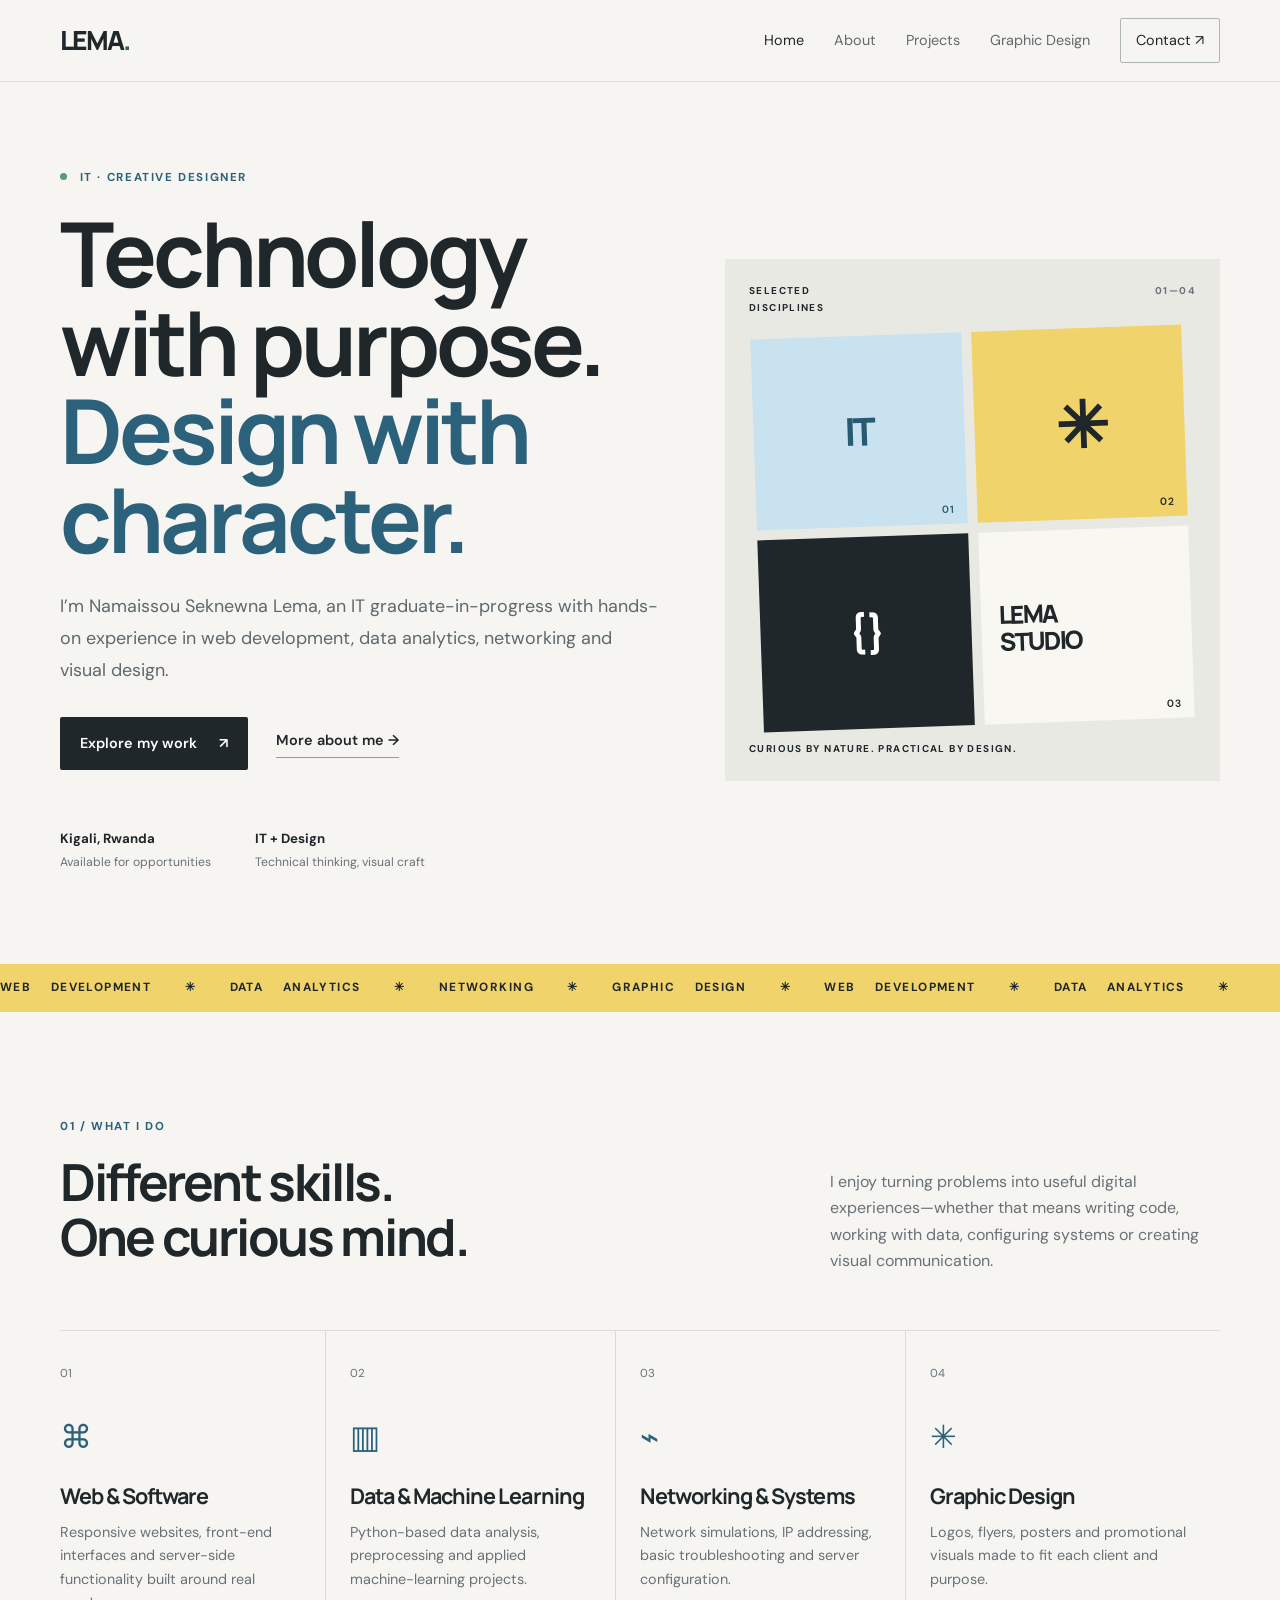
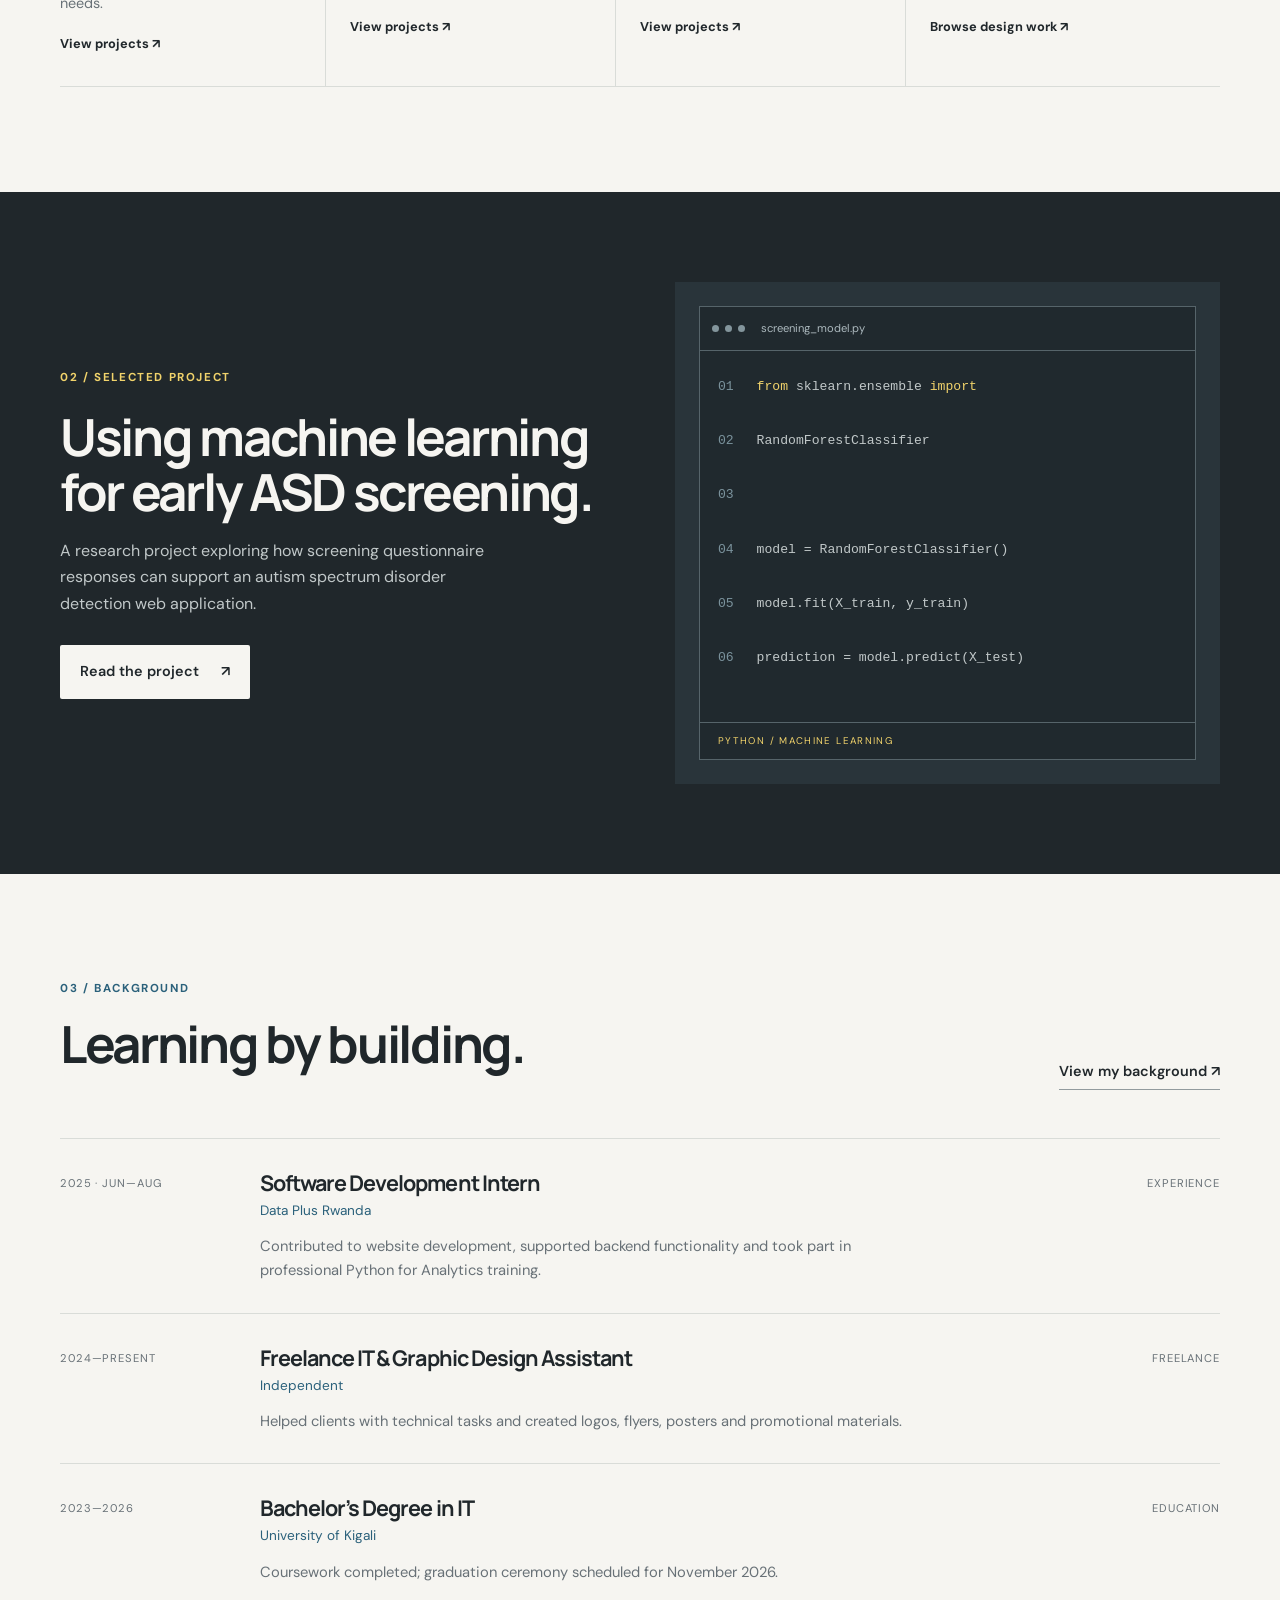
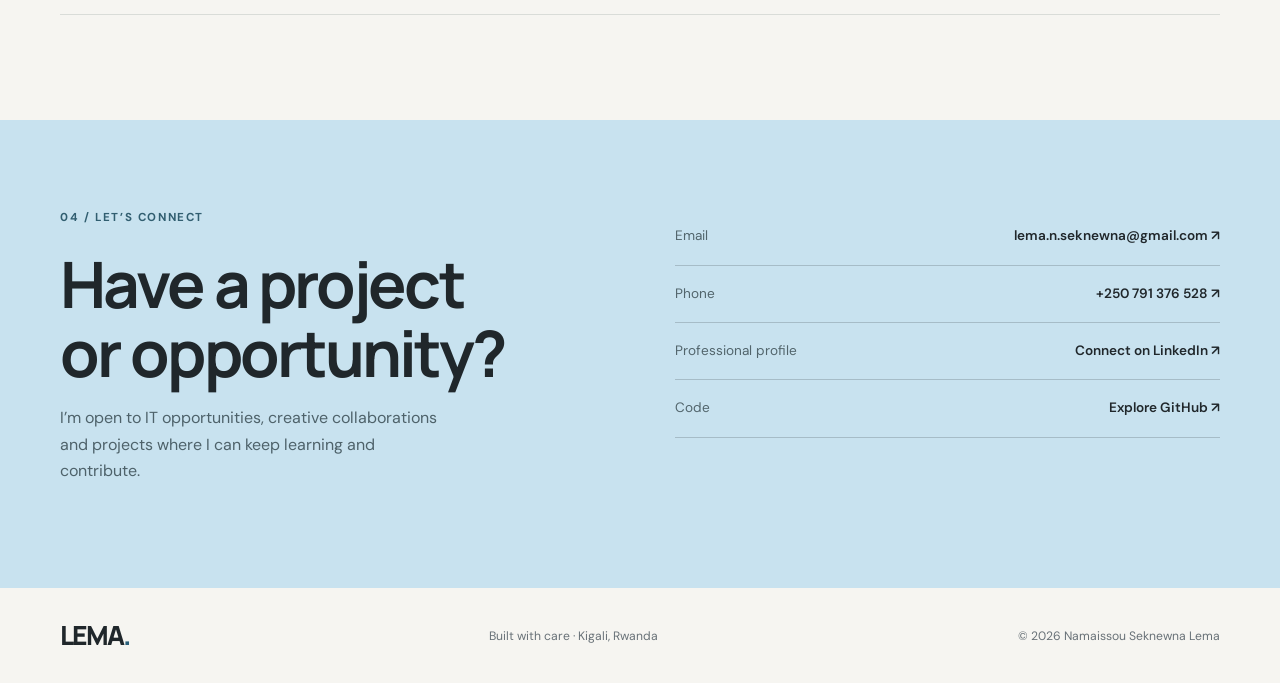
==== index.html @ aac22ade "Initial portfolio upload" ====
<!doctype html>
<html lang="en">
<head>
  <meta charset="utf-8">
  <meta name="viewport" content="width=device-width, initial-scale=1">
  <meta name="description" content="Portfolio of Namaissou Seknewna Lema — IT, software development, data analytics and graphic design.">
  <title>Namaissou Seknewna Lema — IT & Creative Portfolio</title>
  <link rel="preconnect" href="https://fonts.googleapis.com">
  <link rel="preconnect" href="https://fonts.gstatic.com" crossorigin>
  <link href="https://fonts.googleapis.com/css2?family=DM+Sans:wght@400;500;600;700&family=Manrope:wght@400;500;600;700;800&display=swap" rel="stylesheet">
  <link rel="stylesheet" href="css/style.css">
</head>
<body>
<header class="site-header">
  <a class="wordmark" href="index.html">LEMA<span>.</span></a>
  <button class="menu-toggle" aria-label="Toggle navigation" aria-expanded="false">☰</button>
  <nav class="nav"><a class="active" href="index.html">Home</a>
    <a href="about.html">About</a><a href="projects.html">Projects</a>
    <a href="design.html">Graphic Design</a><a href="index.html#contact" class="nav-contact">Contact ↗</a>
  </nav>
</header>
<main>
<section class="hero wrap">
  <div class="hero-copy">
    <p class="eyebrow">
      <span class="status-dot"></span> IT · CREATIVE DESIGNER
    </p>
      <h1>Technology with purpose.<br>
        <span>Design with character.</span>
      </h1>
      <p class="hero-lede">I’m Namaissou Seknewna Lema, an IT graduate-in-progress with hands-on experience in web development, data analytics, networking and visual design.</p>
      <div class="hero-actions">
        <a class="button button-dark" href="projects.html">Explore my work <span>↗</span></a>
        <a class="text-link" href="about.html">More about me <span>→</span></a>
      </div>
      <div class="hero-meta"><div>
        <strong>Kigali, Rwanda</strong>
        <span>Available for opportunities</span>
      </div>
      <div>
        <strong>IT + Design</strong>
        <span>Technical thinking, visual craft</span>
      </div>
    </div>
  </div>
  <div class="hero-art" aria-label="Abstract geometric portfolio artwork">
    <div class="art-label">SELECTED<br>DISCIPLINES 
      <span>01—04</span>
    </div>
    <div class="art-grid">
      <div class="art-cell art-blue">IT<span>01</span></div>
      <div class="art-cell art-yellow">✳<span>02</span></div>
      <div class="art-cell art-dark">{ }</div>
      <div class="art-cell art-paper">LEMA<br>STUDIO<span>03</span></div>
    </div>
    <p class="art-foot">CURIOUS BY NATURE. PRACTICAL BY DESIGN.</p>
  </div>
</section>
<section class="ticker">
  <div>WEB DEVELOPMENT 
    <span>✳</span> 
    DATA ANALYTICS 
    <span>✳</span> 
    NETWORKING 
    <span>✳</span> 
    GRAPHIC DESIGN 
    <span>✳</span> 
    WEB DEVELOPMENT 
    <span>✳</span> 
    DATA ANALYTICS 
    <span>✳</span>
  </div>
</section>
<section class="section wrap">
  <div class="section-heading">
    <div>
      <p class="eyebrow">01 / WHAT I DO</p>
      <h2>Different skills.<br>One curious mind.</h2>
    </div>
    <p class="section-intro">I enjoy turning problems into useful digital experiences—whether that means writing code, working with data, configuring systems or creating visual communication.</p>
  </div>
  <div class="service-grid"><article class="service">
    <span class="service-number">01</span>
    <div class="service-icon">⌘</div>
    <h3>Web & Software</h3>
    <p>Responsive websites, front-end interfaces and server-side functionality built around real needs.</p>
    <a href="projects.html">View projects ↗</a>
  </article>
  <article class="service">
    <span class="service-number">02</span>
    <div class="service-icon">▥</div>
    <h3>Data & Machine Learning</h3>
    <p>Python-based data analysis, preprocessing and applied machine-learning projects.</p>
    <a href="projects.html#machine-learning">View projects ↗</a>
  </article>
  <article class="service">
    <span class="service-number">03</span>
    <div class="service-icon">⌁</div>
    <h3>Networking & Systems</h3>
    <p>Network simulations, IP addressing, basic troubleshooting and server configuration.</p>
    <a href="projects.html#networking">View projects ↗</a>
  </article>
  <article class="service">
    <span class="service-number">04</span>
    <div class="service-icon">✳</div>
    <h3>Graphic Design</h3>
    <p>Logos, flyers, posters and promotional visuals made to fit each client and purpose.</p>
    <a href="design.html">Browse design work ↗</a>
  </article>
</div>
</section>
<section class="feature-band">
  <div class="wrap feature-inner">
    <div>
      <p class="eyebrow">02 / SELECTED PROJECT</p>
      <h2>Using machine learning<br>for early ASD screening.</h2>
      <p>A research project exploring how screening questionnaire responses can support an autism spectrum disorder detection web application.</p>
      <a class="button button-light" href="projects.html#machine-learning">Read the project <span>↗</span></a>
    </div>
    <div class="feature-visual">
      <div class="feature-window">
        <div class="window-top"><i></i><i></i><i></i><span>screening_model.py</span>
        </div>
        <div class="code-lines"><p><b>01</b> 
          <span>from</span> sklearn.ensemble 
          <span>import</span></p><p><b>02</b> RandomForestClassifier</p><p><b>03</b> </p><p><b>04</b> model = RandomForestClassifier()</p><p><b>05</b> model.fit(X_train, y_train)</p><p><b>06</b> prediction = model.predict(X_test)</p>
        </div>
        <div class="window-tag">PYTHON / MACHINE LEARNING</div>
      </div>
    </div>
  </div>
</section>
<section class="section wrap">
  <div class="section-heading">
    <div>
      <p class="eyebrow">03 / BACKGROUND</p>
      <h2>Learning by building.</h2>
    </div>
    <a class="text-link" href="about.html">View my background ↗</a>
  </div>
  <div class="timeline">
    <div class="timeline-row">
      <span class="timeline-date">2025 · JUN—AUG</span>
      <div>
        <h3>Software Development Intern</h3>
        <p class="timeline-place">Data Plus Rwanda</p>
        <p>Contributed to website development, supported backend functionality and took part in professional Python for Analytics training.</p>
      </div>
      <span class="timeline-type">EXPERIENCE</span>
    </div>
    <div class="timeline-row">
      <span class="timeline-date">2024—PRESENT</span>
      <div>
        <h3>Freelance IT & Graphic Design Assistant</h3>
        <p class="timeline-place">Independent</p>
        <p>Helped clients with technical tasks and created logos, flyers, posters and promotional materials.</p>
      </div>
      <span class="timeline-type">FREELANCE</span>
    </div>
    <div class="timeline-row">
      <span class="timeline-date">2023—2026</span>
      <div>
        <h3>Bachelor’s Degree in IT</h3>
        <p class="timeline-place">University of Kigali</p>
        <p>Coursework completed; graduation ceremony scheduled for November 2026.</p>
      </div>
      <span class="timeline-type">EDUCATION</span>
    </div>
  </div>
</section>
<section class="contact-section" id="contact">
  <div class="wrap contact-inner">
    <div>
      <p class="eyebrow">04 / LET’S CONNECT</p>
      <h2>Have a project<br>or opportunity?</h2>
      <p>I’m open to IT opportunities, creative collaborations and projects where I can keep learning and contribute.</p>
    </div>
    <div class="contact-links">
      <a href="mailto:lema.n.seknewna@gmail.com">
        <span>Email</span>
        <strong>lema.n.seknewna@gmail.com ↗</strong>
      </a>
      <a href="tel:+250791376528">
        <span>Phone</span>
        <strong>+250 791 376 528 ↗</strong>
      </a>
      <a href="www.linkedin.com/in/lema-namaissou-seknewna-80b86239a" target="_blank" rel="noreferrer">
        <span>Professional profile</span>
        <strong>Connect on LinkedIn ↗</strong>
      </a>
      <a href="https://github.com/" target="_blank" rel="noreferrer">
        <span>Code</span>
        <strong>Explore GitHub ↗</strong>
      </a>
    </div>
  </div>
</section>
</main>
<footer class="site-footer wrap">
  <a class="wordmark" href="index.html">LEMA<span>.</span></a>
  <p>Built with care · Kigali, Rwanda</p>
  <p>© <span data-year></span> Namaissou Seknewna Lema</p>
</footer>
<script src="js/main.js"></script>
</body>
</html>
---- css/style.css ----
:root{--paper:#f6f5f1;--white:#fff;--ink:#20272b;--muted:#687177;--line:#d9dcd8;--blue:#c8e2ef;--blue-deep:#2b617b;--yellow:#f1d36b;--dark:#20272b;--max:1160px}*{box-sizing:border-box}html{scroll-behavior:smooth;scroll-padding-top:90px}body{margin:0;background:var(--paper);color:var(--ink);font-family:'DM Sans',sans-serif;line-height:1.65}h1,h2,h3,.wordmark{font-family:Manrope,'DM Sans',sans-serif;letter-spacing:-.045em}h1,h2,h3,p{margin-top:0}h1{font-size:clamp(3.2rem,7vw,6.6rem);line-height:.99;font-weight:700;margin-bottom:26px}h1 span{color:var(--blue-deep)}h2{font-size:clamp(2.1rem,4vw,3.8rem);line-height:1.08;margin-bottom:18px}h3{font-size:1.35rem;line-height:1.25;margin-bottom:12px}a{color:inherit;text-decoration:none}.wrap{width:min(var(--max),calc(100% - 48px));margin-inline:auto}.site-header{height:82px;display:flex;align-items:center;justify-content:space-between;padding:0 max(24px,calc((100% - var(--max))/2));border-bottom:1px solid var(--line);background:rgba(246,245,241,.94);position:sticky;top:0;z-index:20;backdrop-filter:blur(12px)}.wordmark{font-weight:800;font-size:1.65rem;letter-spacing:-.08em}.wordmark span{color:var(--blue-deep)}.nav{display:flex;align-items:center;gap:30px;font-size:.9rem}.nav a{color:#626a6e;transition:color .2s}.nav a:hover,.nav a.active{color:var(--ink)}.nav .nav-contact{color:var(--ink);border:1px solid #aeb5b6;padding:10px 15px;border-radius:2px}.menu-toggle{display:none;background:none;border:0;font-size:1.5rem}.hero{display:grid;grid-template-columns:1.1fr .9fr;gap:60px;align-items:center;padding-top:86px;padding-bottom:92px;min-height:650px}.eyebrow{font-size:.72rem;letter-spacing:.14em;font-weight:700;color:var(--blue-deep);margin-bottom:22px}.status-dot{display:inline-block;width:7px;height:7px;background:#599b72;border-radius:50%;margin-right:8px;vertical-align:1px}.hero-lede{max-width:600px;color:#5e686d;font-size:1.12rem;line-height:1.8}.hero-actions{display:flex;align-items:center;gap:28px;margin-top:30px}.button{display:inline-flex;align-items:center;justify-content:center;gap:22px;padding:14px 19px;font-size:.9rem;font-weight:600;border:1px solid transparent;border-radius:2px;transition:transform .2s,background .2s;cursor:pointer;font-family:inherit}.button:hover{transform:translateY(-2px)}.button-dark{background:var(--ink);color:#fff}.button-dark:hover{background:#34454c}.button-light{background:var(--paper);color:var(--ink)}.button-outline{border-color:var(--line);background:transparent;color:var(--ink)}.text-link{font-weight:600;font-size:.9rem;border-bottom:1px solid #929b9e;padding-bottom:5px}.hero-meta{display:flex;gap:44px;margin-top:58px}.hero-meta div{display:flex;flex-direction:column;gap:2px}.hero-meta strong{font-size:.83rem}.hero-meta span{font-size:.76rem;color:var(--muted)}.hero-art{background:#e8e9e3;padding:24px;min-height:420px;display:flex;flex-direction:column;justify-content:space-between}.art-label,.art-foot{font-size:.62rem;letter-spacing:.14em;font-weight:700}.art-label{display:flex;justify-content:space-between}.art-label span{color:var(--muted)}.art-grid{display:grid;grid-template-columns:1fr 1fr;gap:10px;transform:rotate(-2deg);padding:16px 8px}.art-cell{aspect-ratio:1.1;display:flex;align-items:center;justify-content:center;position:relative;font-family:Manrope;font-size:2.4rem;font-weight:800;letter-spacing:-.08em}.art-cell span{position:absolute;right:12px;bottom:8px;font:600 .65rem 'DM Sans';letter-spacing:.1em}.art-blue{background:var(--blue);color:#285b71}.art-yellow{background:var(--yellow);color:#20272b;font-size:4rem}.art-dark{background:var(--ink);color:#fff}.art-paper{background:#f8f7f2;font-size:1.55rem;line-height:1.1;padding-left:18px;justify-content:flex-start}.art-foot{margin-bottom:0}.ticker{background:var(--yellow);overflow:hidden;white-space:nowrap;padding:14px 0;font-size:.74rem;letter-spacing:.12em;font-weight:700}.ticker div{word-spacing:15px}.ticker span{padding-inline:14px}.section{padding-top:105px;padding-bottom:105px}.section-heading{display:flex;justify-content:space-between;align-items:flex-end;gap:50px;margin-bottom:48px}.section-heading .eyebrow{margin-bottom:18px}.section-intro{max-width:390px;color:var(--muted);margin-bottom:8px}.service-grid{display:grid;grid-template-columns:repeat(4,1fr);border-top:1px solid var(--line);border-bottom:1px solid var(--line)}.service{padding:28px 24px 30px 0;min-height:270px;position:relative;border-right:1px solid var(--line);margin-right:24px}.service:last-child{border-right:0;margin-right:0}.service-number{font-size:.72rem;color:var(--muted)}.service-icon{font-size:2rem;margin:25px 0 18px;color:var(--blue-deep)}.service p{font-size:.9rem;color:var(--muted);min-height:78px}.service a{font-size:.8rem;font-weight:700}.feature-band{background:var(--ink);color:#f6f5f1}.feature-inner{display:grid;grid-template-columns:1fr 1fr;gap:70px;align-items:center;padding-top:90px;padding-bottom:90px}.feature-band .eyebrow{color:var(--yellow)}.feature-band h2{font-size:clamp(2.5rem,4vw,4rem)}.feature-band p:not(.eyebrow){max-width:440px;color:#c1c8c9;margin-bottom:28px}.feature-visual{background:#29343a;padding:24px;min-height:300px;display:flex;align-items:center;justify-content:center}.feature-window{width:100%;border:1px solid #56646a;background:#20292e}.window-top{display:flex;gap:6px;align-items:center;padding:12px;border-bottom:1px solid #56646a;font-size:.7rem;color:#abb8bd}.window-top i{width:7px;height:7px;border-radius:50%;background:#83959c}.window-top span{margin-left:10px}.code-lines{padding:23px 18px;font: .82rem/2 monospace;color:#d6e2df}.code-lines p{margin:0}.code-lines b{color:#7b939d;font-weight:400;margin-right:15px}.code-lines span{color:var(--yellow)}.window-tag{padding:10px 18px;font-size:.61rem;letter-spacing:.14em;color:var(--yellow);border-top:1px solid #56646a}.timeline{border-top:1px solid var(--line)}.timeline-row{display:grid;grid-template-columns:170px 1fr 100px;gap:30px;padding:30px 0;border-bottom:1px solid var(--line)}.timeline-date,.timeline-type{font-size:.7rem;letter-spacing:.08em;color:var(--muted);padding-top:5px}.timeline-type{text-align:right}.timeline-row h3{margin-bottom:4px}.timeline-place{font-size:.85rem;color:var(--blue-deep);margin-bottom:12px}.timeline-row p:last-child{color:var(--muted);max-width:650px;margin-bottom:0;font-size:.92rem}.contact-section{background:var(--blue);padding:88px 0}.contact-inner{display:grid;grid-template-columns:1fr 1fr;gap:70px}.contact-inner .eyebrow{color:#315e70}.contact-inner h2{font-size:clamp(3rem,5vw,4.8rem)}.contact-inner>div:first-child>p:last-child{max-width:390px;color:#4e626a}.contact-links a{display:flex;justify-content:space-between;gap:20px;padding:17px 0;border-bottom:1px solid rgba(32,39,43,.2);font-size:.85rem}.contact-links a span{color:#52656c}.contact-links a strong{font-weight:600;text-align:right}.site-footer{min-height:95px;display:flex;align-items:center;justify-content:space-between;gap:20px;font-size:.76rem;color:var(--muted)}.site-footer p{margin:0}.site-footer .wordmark{color:var(--ink)}.page-hero{padding-top:100px;padding-bottom:76px;border-bottom:1px solid var(--line)}.page-hero h1{font-size:clamp(3.6rem,8vw,7rem)}.page-hero .hero-lede{max-width:650px}.about-layout{display:grid;grid-template-columns:.9fr 1.1fr;gap:90px}.about-copy{max-width:680px;color:#596469}.about-copy p{margin-bottom:22px}.skills-section{background:#eceee9}.skills-grid{display:grid;grid-template-columns:repeat(3,1fr);gap:0 40px;margin-top:45px}.skills-grid>div{border-top:1px solid #cbd0cb;padding:22px 0 28px}.skills-grid h3{font-size:1.05rem}.skills-grid p{color:var(--muted);font-size:.9rem;margin-bottom:0}.cert-list{border-top:1px solid var(--line);margin:35px 0}.cert-list p{display:flex;justify-content:space-between;gap:20px;border-bottom:1px solid var(--line);padding:13px 0;margin:0}.cert-list span{color:var(--muted);font-size:.85rem}.small-note{font-size:.78rem;color:var(--muted)}.project-list{padding-top:30px}.project-row{display:grid;grid-template-columns:35px 1fr 1fr;gap:28px;padding:55px 0;border-bottom:1px solid var(--line);scroll-margin-top:100px}.project-number{font-size:.8rem;color:var(--blue-deep);padding-top:3px}.project-visual{min-height:310px;padding:20px;display:flex;flex-direction:column;justify-content:space-between;overflow:hidden}.project-visual>p{font-size:.62rem;letter-spacing:.12em;font-weight:700;margin:15px 0 0}.visual-label{font-size:.62rem;letter-spacing:.12em;font-weight:700}.visual-ml{background:#d9e9ee}.ml-diagram{display:flex;align-items:center;justify-content:center;gap:8px;font-size:.67rem;text-align:center;font-weight:700}.ml-diagram>div{background:#f8f7f2;padding:16px 9px;flex:1;min-width:0}.ml-diagram .ml-result{background:var(--yellow)}.ml-diagram>span{font-size:1rem}.visual-network{background:#d3e5ed}.visual-network svg{width:100%;max-height:220px}.visual-server{background:#e9e6d8}.server-stack{display:grid;gap:8px}.server-stack div{display:grid;grid-template-columns:35px 1fr 1.2fr;align-items:center;background:#f8f7f2;padding:12px;font-size:.85rem}.server-stack span{font-size:.68rem;color:var(--blue-deep)}.server-stack small{font-size:.72rem;color:var(--muted)}.project-copy{padding:12px 0 0 14px}.project-copy .eyebrow{margin-bottom:13px}.project-copy h2{font-size:clamp(1.8rem,3vw,2.7rem)}.project-copy p{font-size:.91rem;color:var(--muted)}.project-copy h3{font-size:1rem;margin-top:24px}.project-copy ul{padding-left:19px;font-size:.87rem;color:#596469}.project-copy li{padding:3px 0}.next-step{background:var(--yellow);padding:55px 0}.next-step-inner{display:flex;align-items:center;justify-content:space-between;gap:30px}.next-step h2{margin-bottom:0}.next-step .eyebrow{color:#6e5b1d;margin-bottom:10px}.gallery-heading{display:flex;align-items:flex-end;justify-content:space-between;gap:20px;margin-bottom:35px}.gallery-heading h2{margin-bottom:0}.design-gallery{display:grid;grid-template-columns:repeat(3,minmax(0,1fr));gap:22px}.gallery-empty{grid-column:1/-1;padding:70px 25px;text-align:center;border:1px dashed #b9c1bf;background:#f0f0eb}.gallery-empty>span{font-size:2.4rem;color:var(--blue-deep)}.gallery-empty h3{margin-top:10px}.gallery-empty p{color:var(--muted);margin-bottom:0}.design-card{background:#fff;border:1px solid var(--line);min-width:0}.design-card img{display:block;width:100%;aspect-ratio:4/3;object-fit:contain;background:#fff}.design-card-info{padding:15px 17px;display:flex;justify-content:space-between;align-items:center;gap:12px}.design-card-info h3{font-size:.98rem;margin:0;text-transform:capitalize;overflow-wrap:anywhere}.design-card-info span{font-size:.6rem;letter-spacing:.1em;color:var(--muted);white-space:nowrap}.gallery-note{display:flex;align-items:center;gap:25px;border-top:1px solid var(--line);margin-top:55px;padding-top:24px;font-size:.84rem}.gallery-note span{color:var(--muted);flex:1}.gallery-note a{font-weight:700}.admin-wrap{max-width:760px}.notice{padding:16px 18px;background:#fff0c7;border:1px solid #e2cc7f;margin-bottom:22px;font-size:.9rem}.admin-panel{border:1px solid var(--line);background:#fff;padding:30px;margin-bottom:28px}.admin-panel h2{font-size:2.2rem}.admin-form{display:flex;flex-direction:column;gap:9px}.admin-form label{font-size:.84rem;font-weight:700;margin-top:8px}.admin-form input,.admin-form textarea,.admin-form select{font:inherit;width:100%;padding:12px;border:1px solid #cbd0cf;border-radius:2px;background:#fff;color:var(--ink)}.admin-form input:focus,.admin-form textarea:focus,.admin-form select:focus{outline:2px solid var(--blue);border-color:var(--blue-deep)}.admin-form button{align-self:flex-start;margin-top:14px}.form-message{font-size:.85rem;color:#2c7546;margin:4px 0}.form-message.error{color:#a42c2c}.admin-top{display:flex;align-items:center;justify-content:space-between;gap:20px}.upload-preview{margin-top:12px;background:var(--paper);padding:12px;max-width:280px}.upload-preview img{width:100%;max-height:260px;object-fit:contain}.admin-artwork{border-top:1px solid var(--line);margin-top:35px;padding-top:24px}.admin-artwork h3{font-size:1.2rem}.admin-gallery{display:grid;gap:10px}.admin-art-item{display:flex;align-items:center;justify-content:space-between;gap:15px;border:1px solid var(--line);padding:12px;font-size:.82rem}.admin-art-item span{overflow-wrap:anywhere}.delete-button{border:1px solid #d8aaaa;background:#fff;color:#8d2b2b;padding:7px 10px;cursor:pointer;flex-shrink:0}button:disabled{opacity:.55;cursor:not-allowed}[hidden]{display:none!important}
@media(max-width:900px){.hero{gap:35px}.hero-art{min-height:370px}.service-grid{grid-template-columns:repeat(2,1fr)}.service:nth-child(2){border-right:0;margin-right:0}.service:nth-child(3),.service:nth-child(4){border-top:1px solid var(--line)}.service{padding-left:0}.feature-inner{gap:35px}.project-row{grid-template-columns:25px 1fr 1fr;gap:18px}.skills-grid{grid-template-columns:repeat(2,1fr)}}
@media(max-width:680px){.wrap{width:calc(100% - 36px)}.site-header{height:70px;padding:0 18px}.menu-toggle{display:block}.nav{display:none;position:absolute;top:69px;left:0;right:0;background:var(--paper);border-bottom:1px solid var(--line);padding:18px;flex-direction:column;align-items:stretch;gap:0}.nav.nav-open{display:flex}.nav a{padding:12px 5px}.nav .nav-contact{text-align:center;margin-top:8px}.hero{grid-template-columns:1fr;padding-top:65px;padding-bottom:60px;gap:38px;min-height:0}.hero h1{font-size:clamp(3.1rem,13vw,5rem)}.hero-meta{margin-top:38px;gap:25px}.hero-art{min-height:350px}.art-cell{font-size:2rem}.art-paper{font-size:1.3rem}.section{padding-top:70px;padding-bottom:70px}.section-heading{display:block;margin-bottom:30px}.section-intro{margin-top:20px}.service-grid{grid-template-columns:1fr}.service,.service:nth-child(2){border-right:0;border-bottom:1px solid var(--line);margin-right:0;padding:22px 0;min-height:0}.service:last-child{border-bottom:0}.service-icon{margin:14px 0}.service p{min-height:0}.feature-inner,.contact-inner,.about-layout{grid-template-columns:1fr;gap:35px}.feature-inner{padding-top:65px;padding-bottom:65px}.timeline-row{grid-template-columns:1fr;gap:7px;padding:22px 0}.timeline-type{text-align:left}.site-footer{padding-top:20px;padding-bottom:20px;flex-wrap:wrap}.site-footer p{width:100%;order:3}.page-hero{padding-top:70px;padding-bottom:55px}.page-hero h1{font-size:clamp(3.3rem,13vw,5rem)}.about-layout{gap:15px}.skills-grid{grid-template-columns:1fr}.cert-list p{font-size:.84rem}.project-row{grid-template-columns:24px 1fr;padding:35px 0;gap:12px}.project-visual{grid-column:2;grid-row:1;min-height:260px}.project-copy{grid-column:2;padding:8px 0 0}.project-number{grid-column:1;grid-row:1}.project-copy h2{font-size:2rem}.next-step-inner{align-items:flex-start;flex-direction:column}.design-gallery{grid-template-columns:1fr}.gallery-heading{align-items:flex-start;flex-direction:column}.gallery-note{align-items:flex-start;flex-direction:column;gap:10px}.contact-section{padding:65px 0}.contact-links a{flex-direction:column;gap:3px}.contact-links a strong{text-align:left;overflow-wrap:anywhere}.admin-panel{padding:20px}.admin-top{align-items:flex-start;flex-direction:column}.hero-actions{flex-wrap:wrap}}
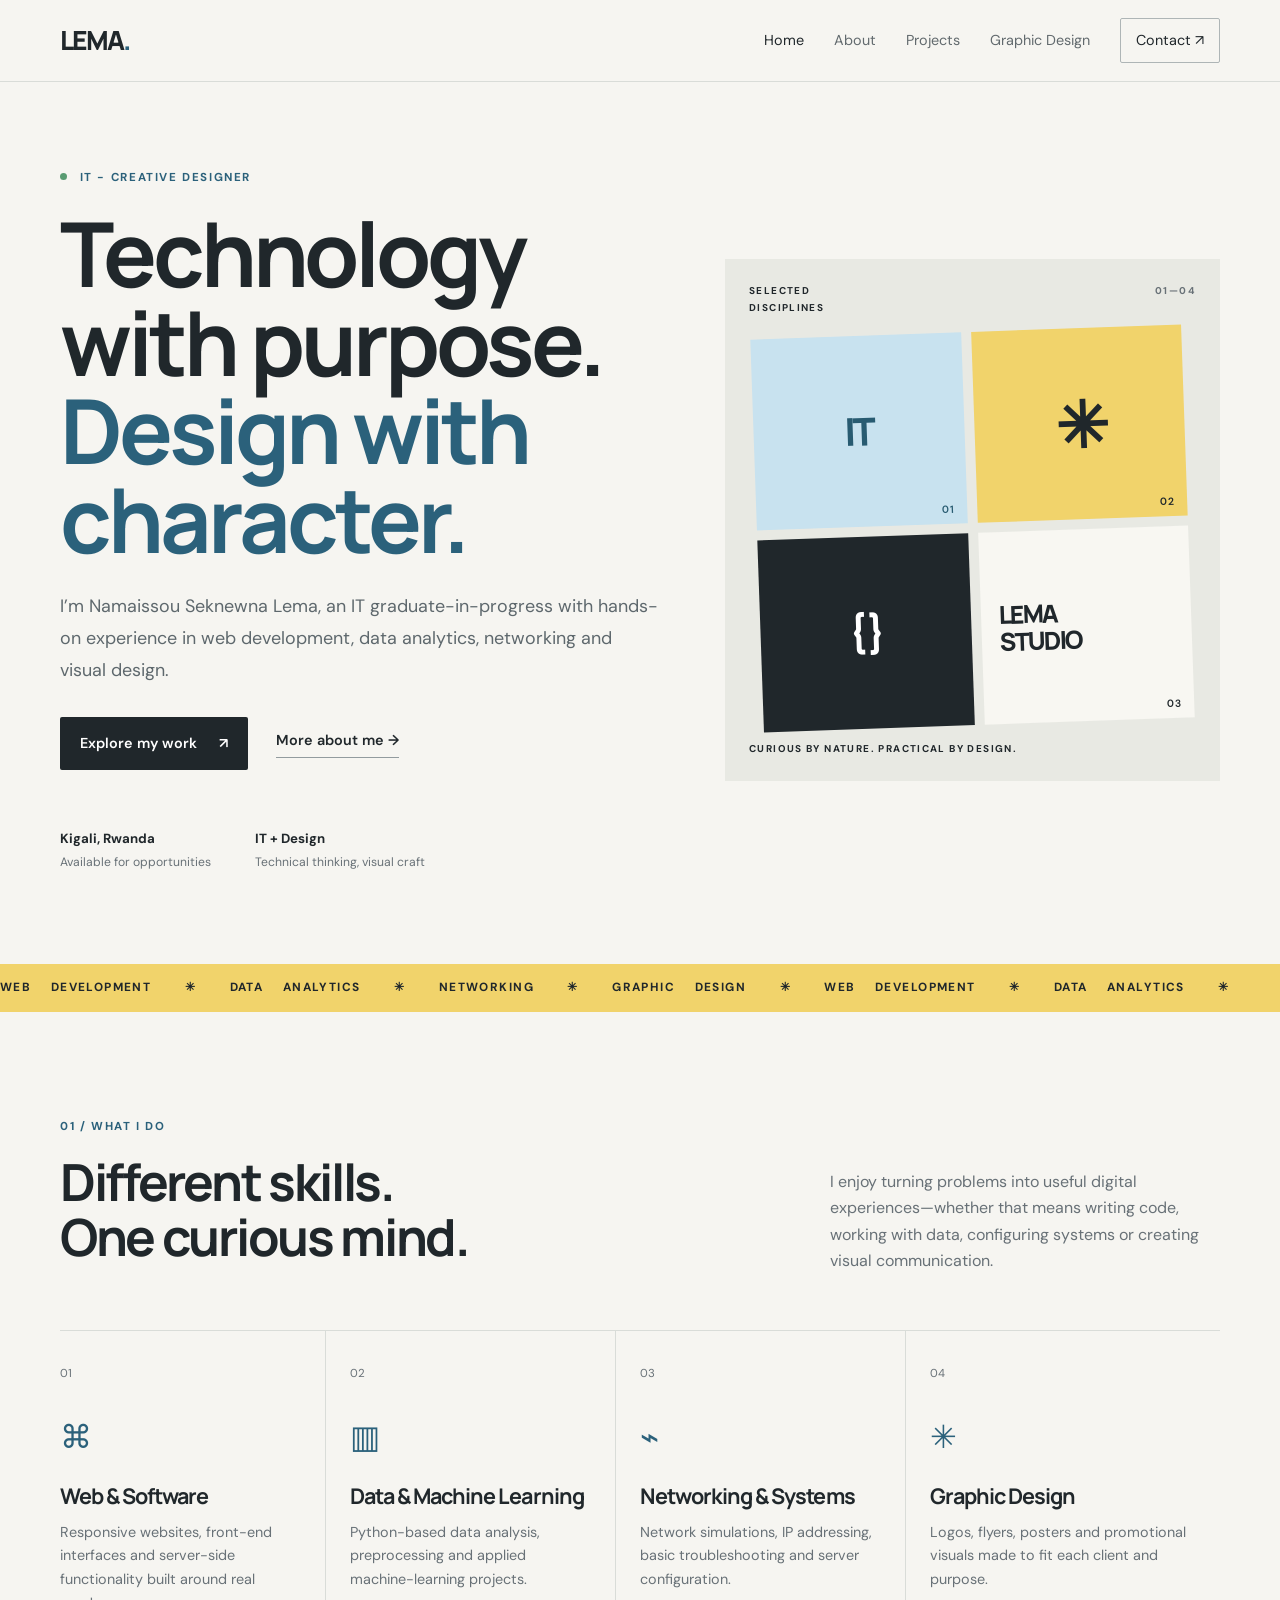
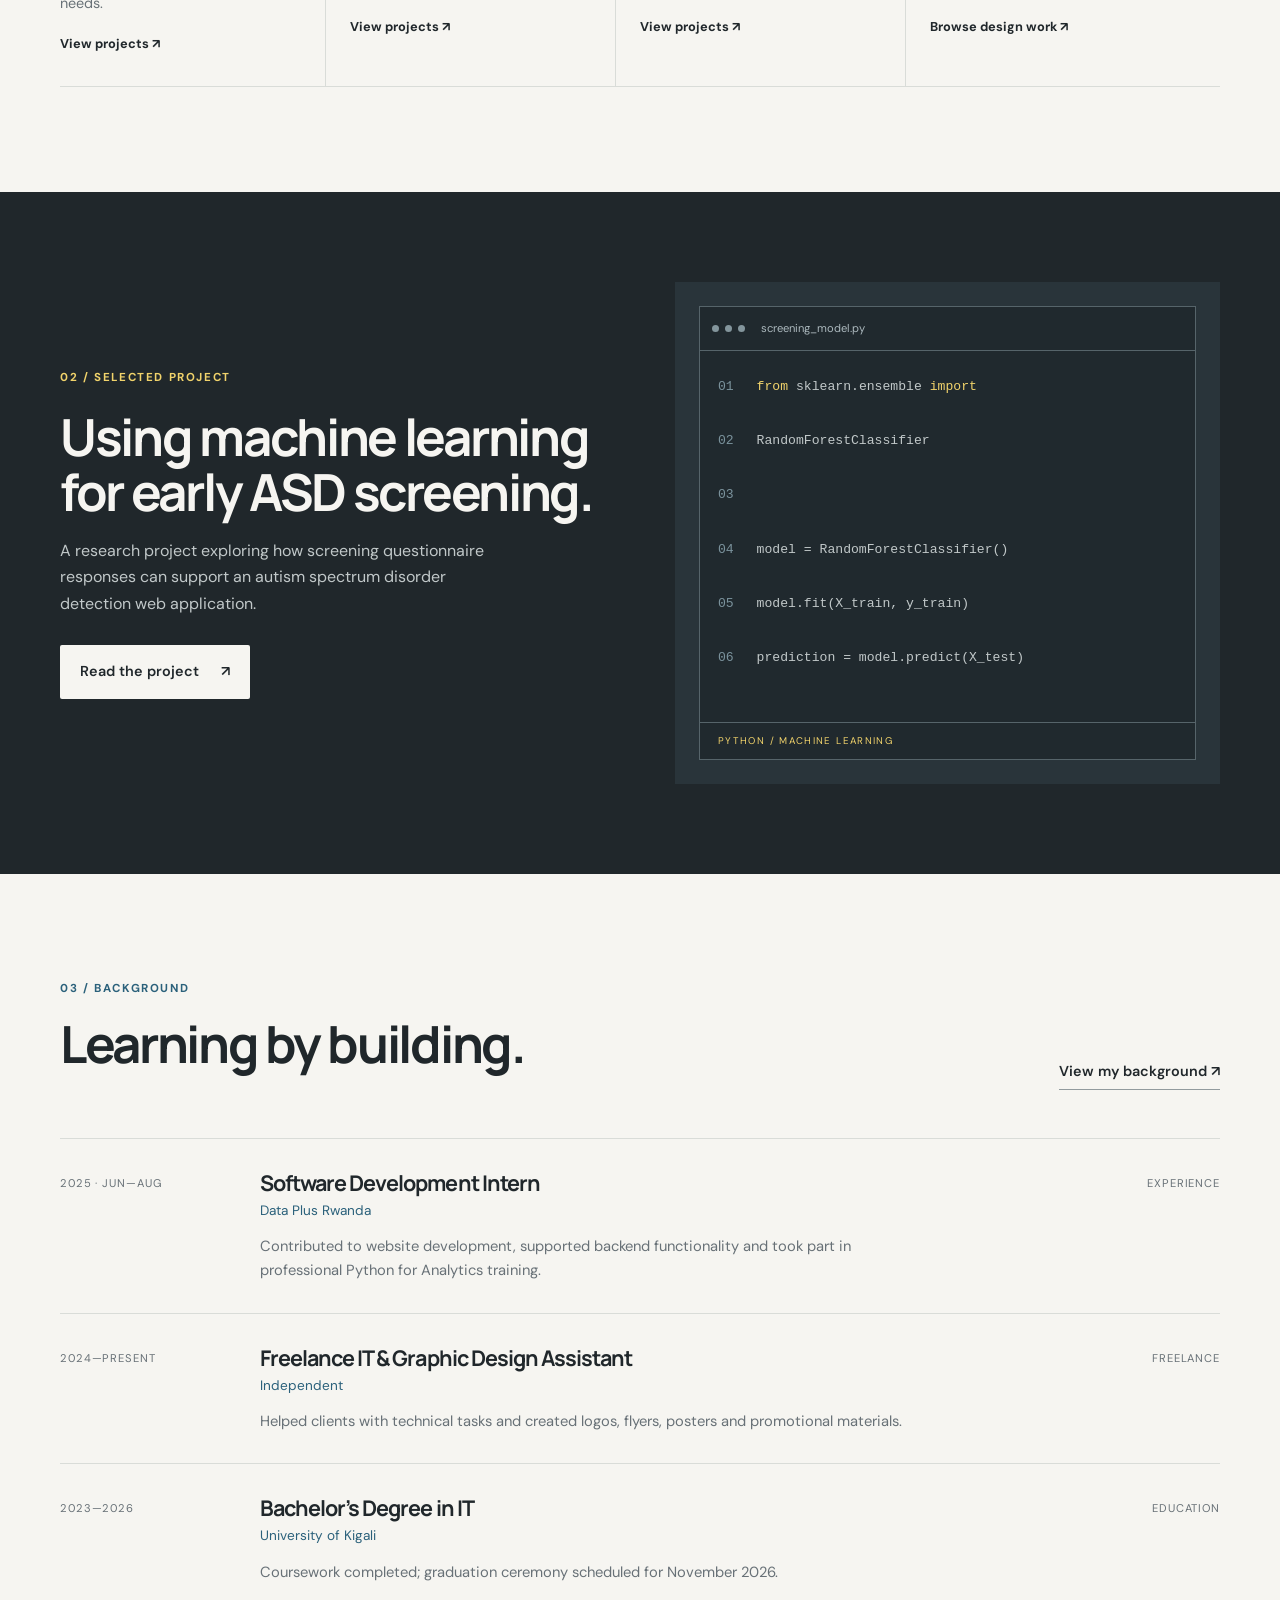
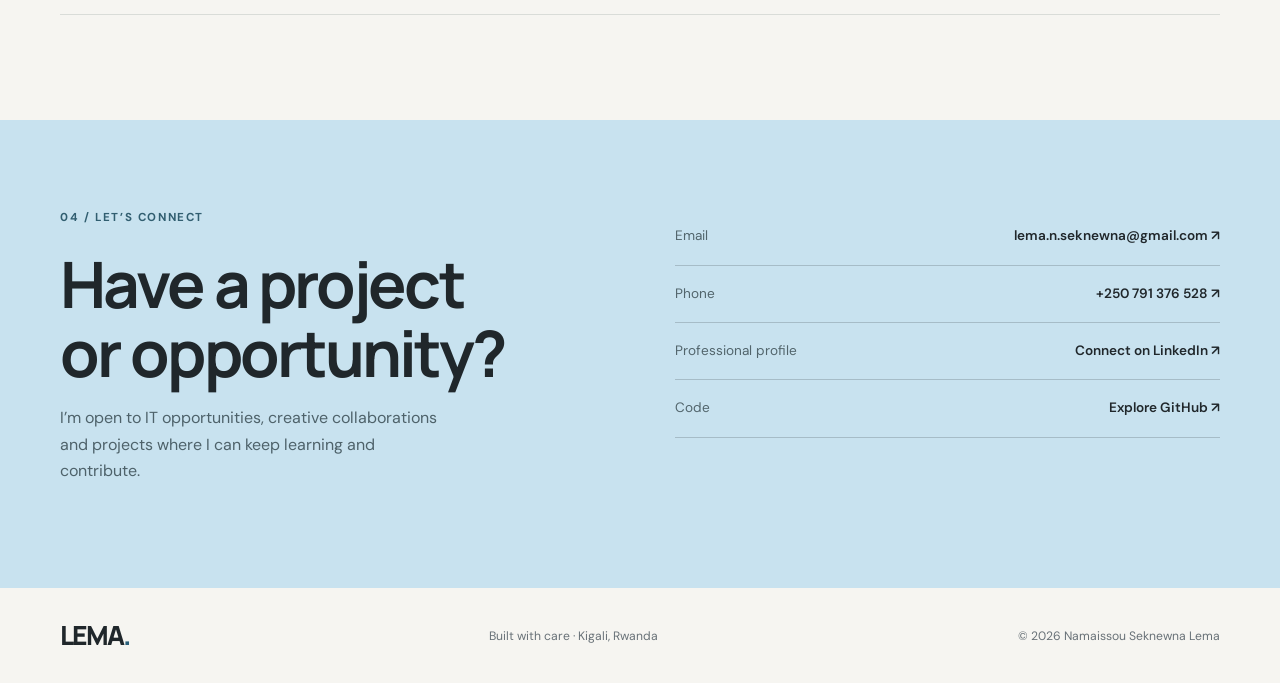
==== commit 156ea332: "Update job title format in index.html" ====
--- a/index.html
+++ b/index.html
@@ -23,7 +23,7 @@
 <section class="hero wrap">
   <div class="hero-copy">
     <p class="eyebrow">
-      <span class="status-dot"></span> IT · CREATIVE DESIGNER
+      <span class="status-dot"></span> IT - CREATIVE DESIGNER
     </p>
       <h1>Technology with purpose.<br>
         <span>Design with character.</span>
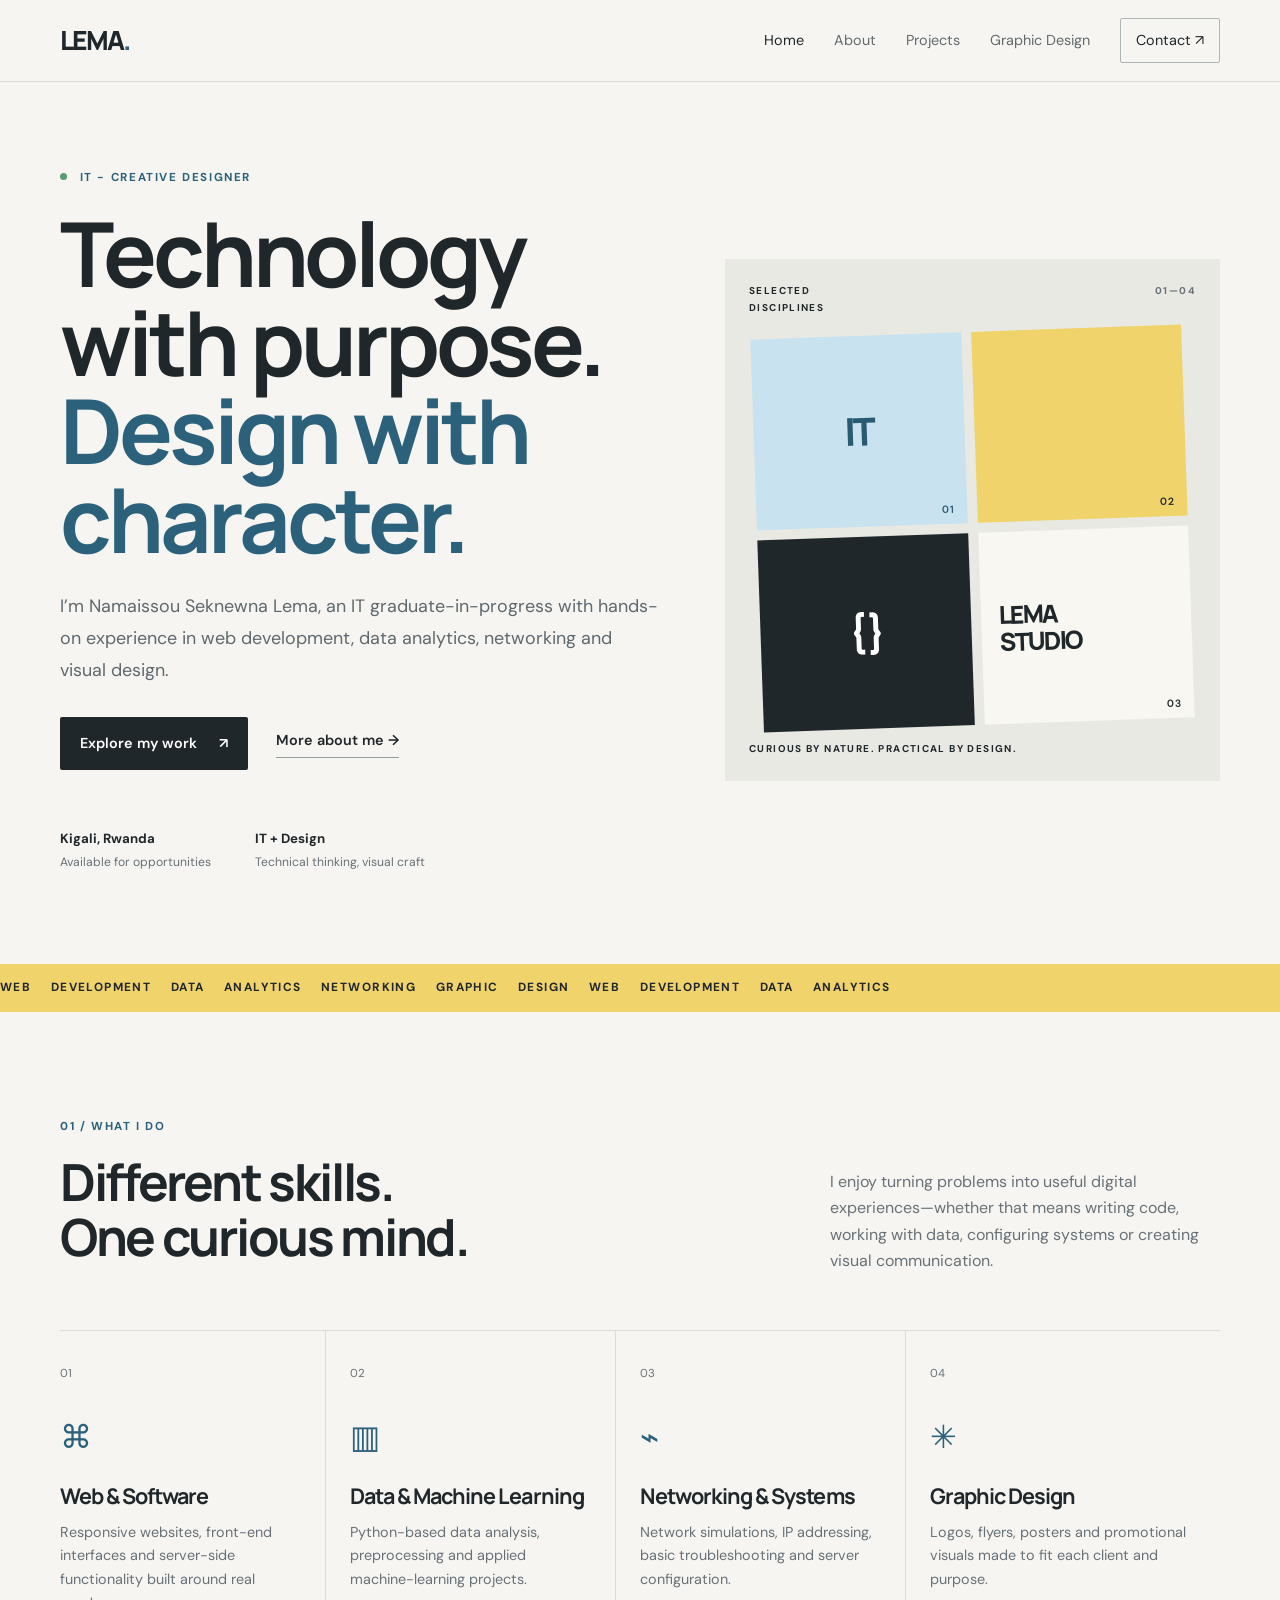
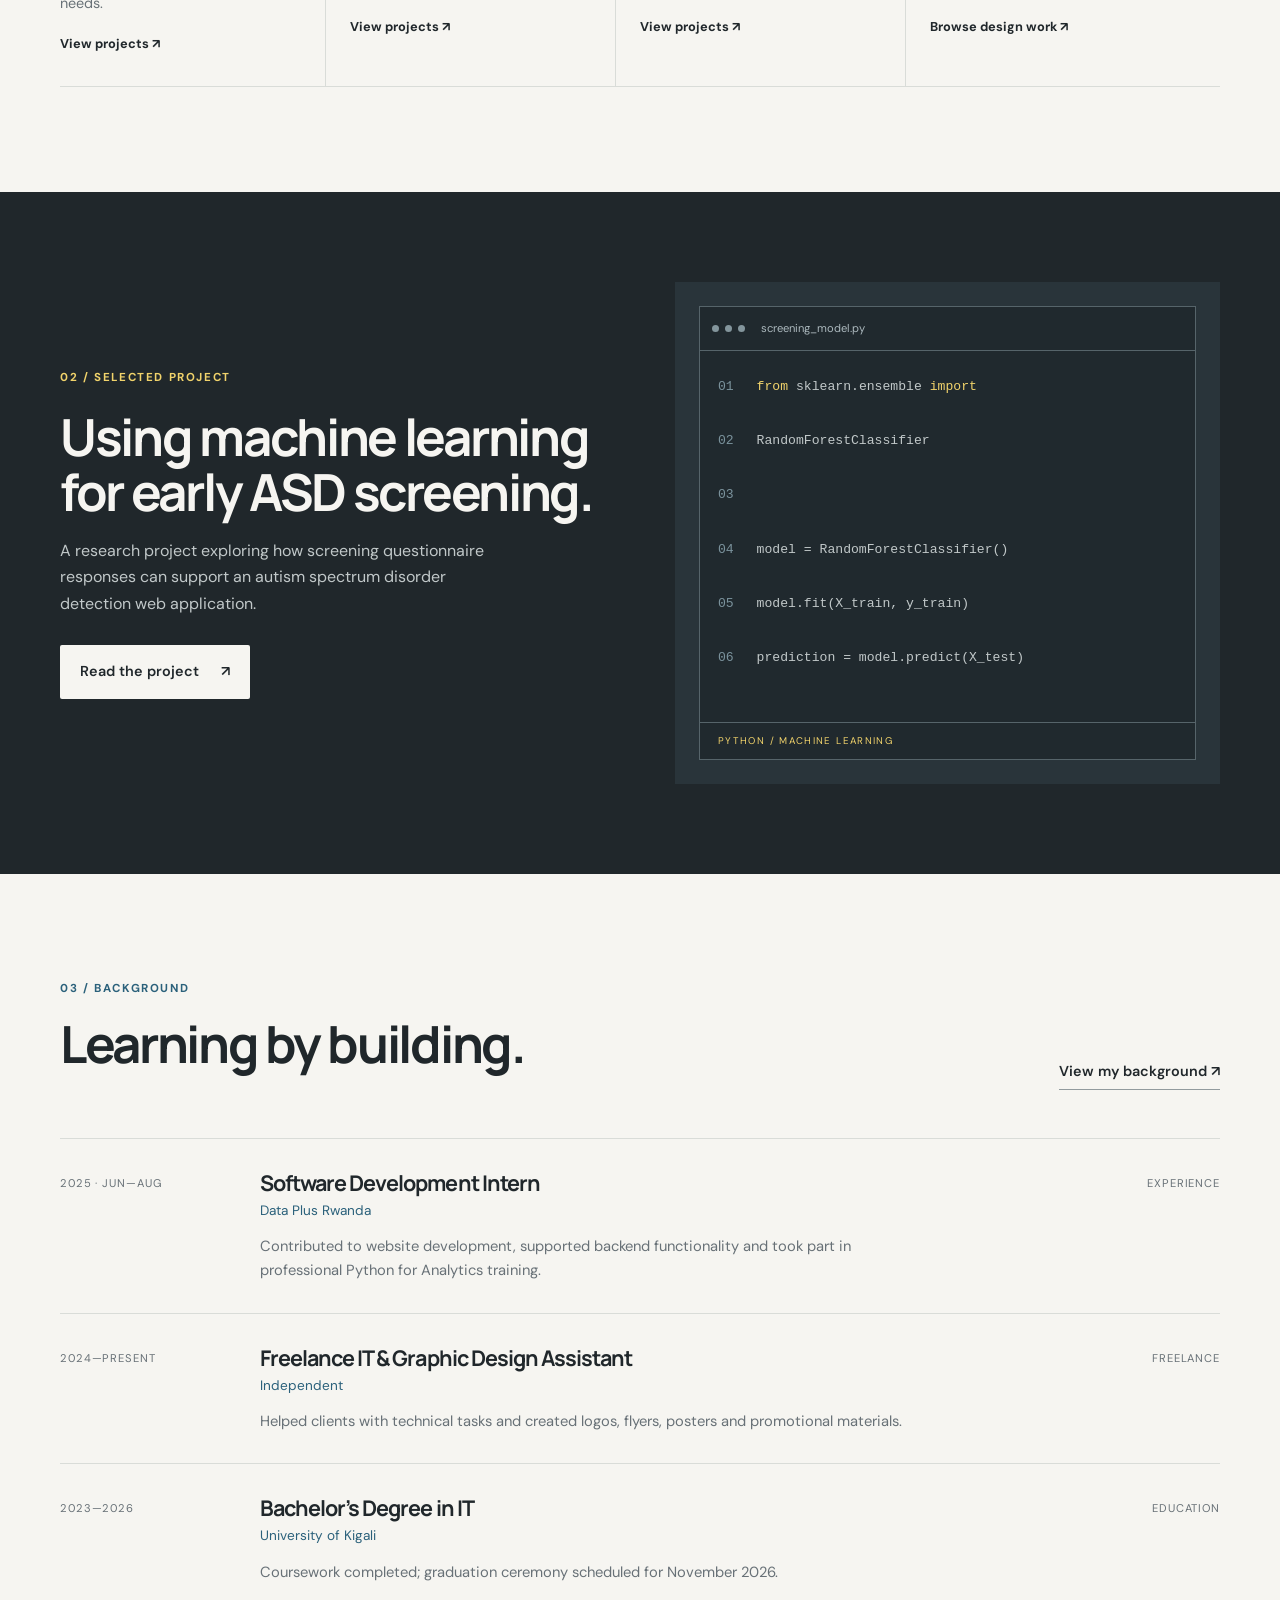
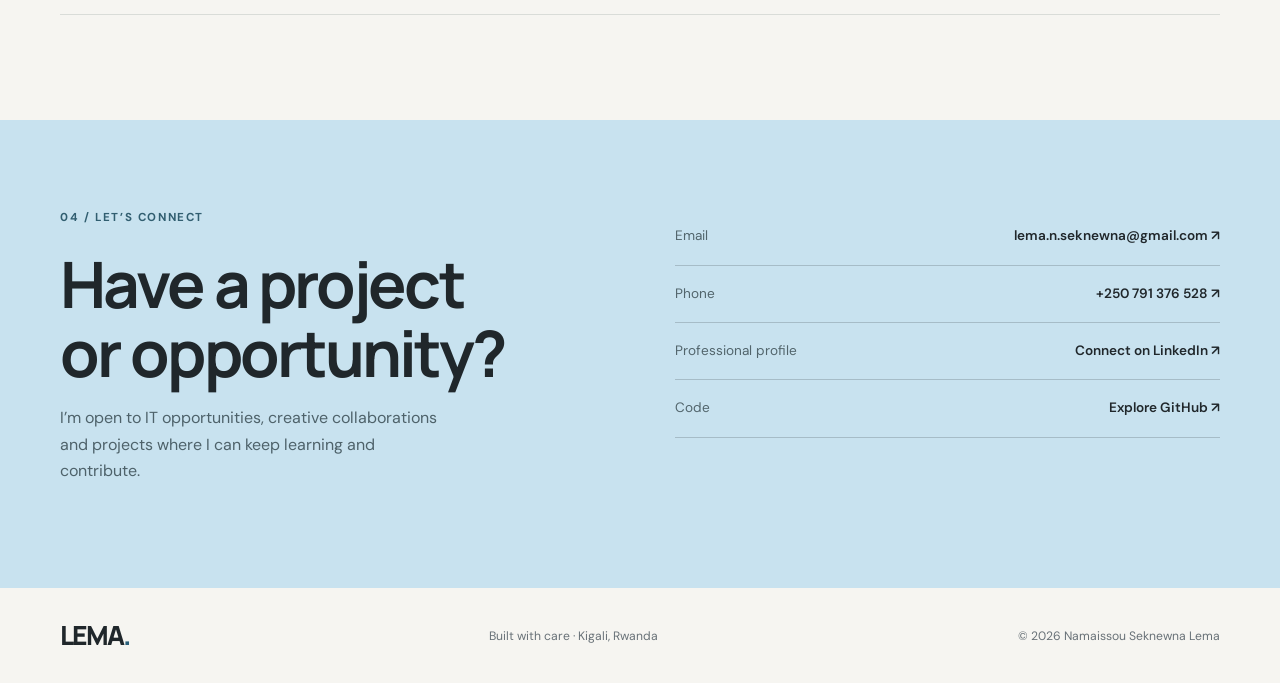
==== commit 3095d4cf: "Clean up decorative symbols in index.html Removed decorative symbols from the art grid and ticker se" ====
--- a/index.html
+++ b/index.html
@@ -49,7 +49,7 @@
     </div>
     <div class="art-grid">
       <div class="art-cell art-blue">IT<span>01</span></div>
-      <div class="art-cell art-yellow">✳<span>02</span></div>
+      <div class="art-cell art-yellow"> <span>02</span></div>
       <div class="art-cell art-dark">{ }</div>
       <div class="art-cell art-paper">LEMA<br>STUDIO<span>03</span></div>
     </div>
@@ -58,17 +58,11 @@
 </section>
 <section class="ticker">
   <div>WEB DEVELOPMENT 
-    <span>✳</span> 
     DATA ANALYTICS 
-    <span>✳</span> 
     NETWORKING 
-    <span>✳</span> 
     GRAPHIC DESIGN 
-    <span>✳</span> 
     WEB DEVELOPMENT 
-    <span>✳</span> 
     DATA ANALYTICS 
-    <span>✳</span>
   </div>
 </section>
 <section class="section wrap">
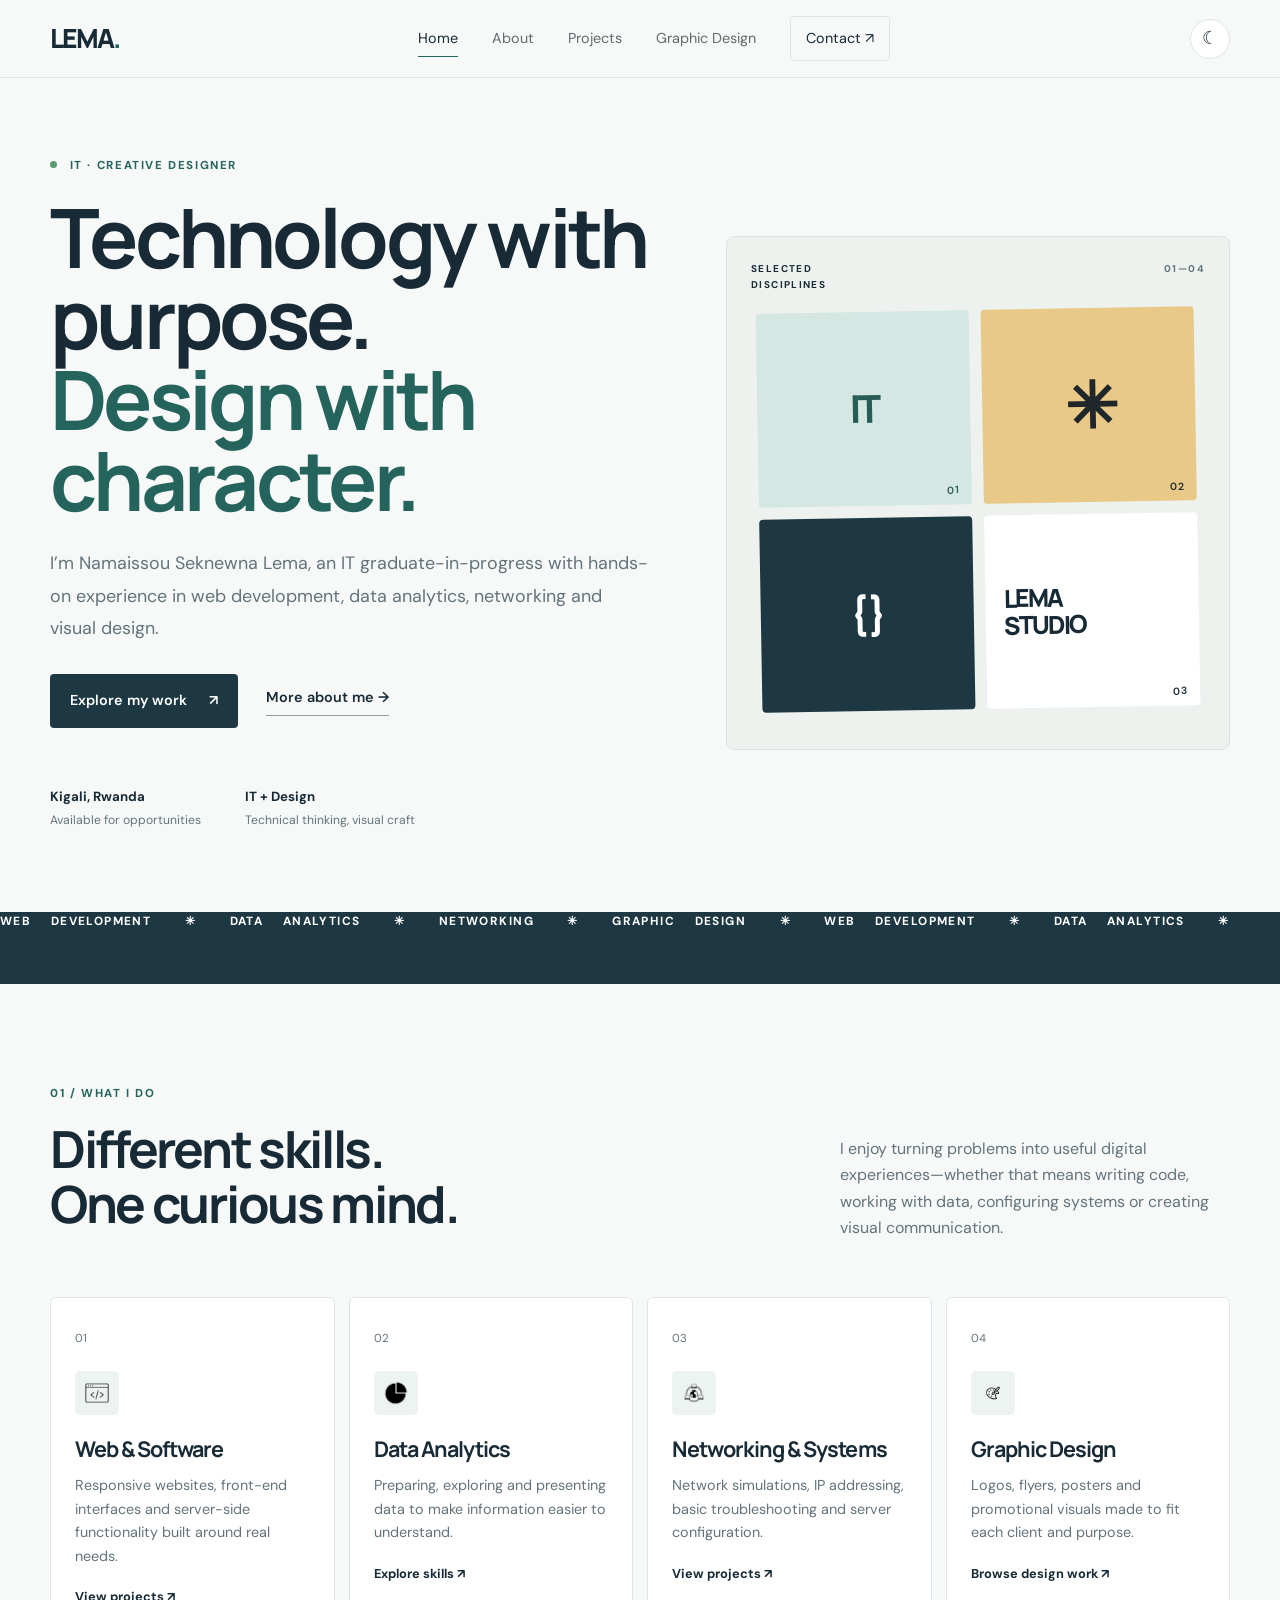
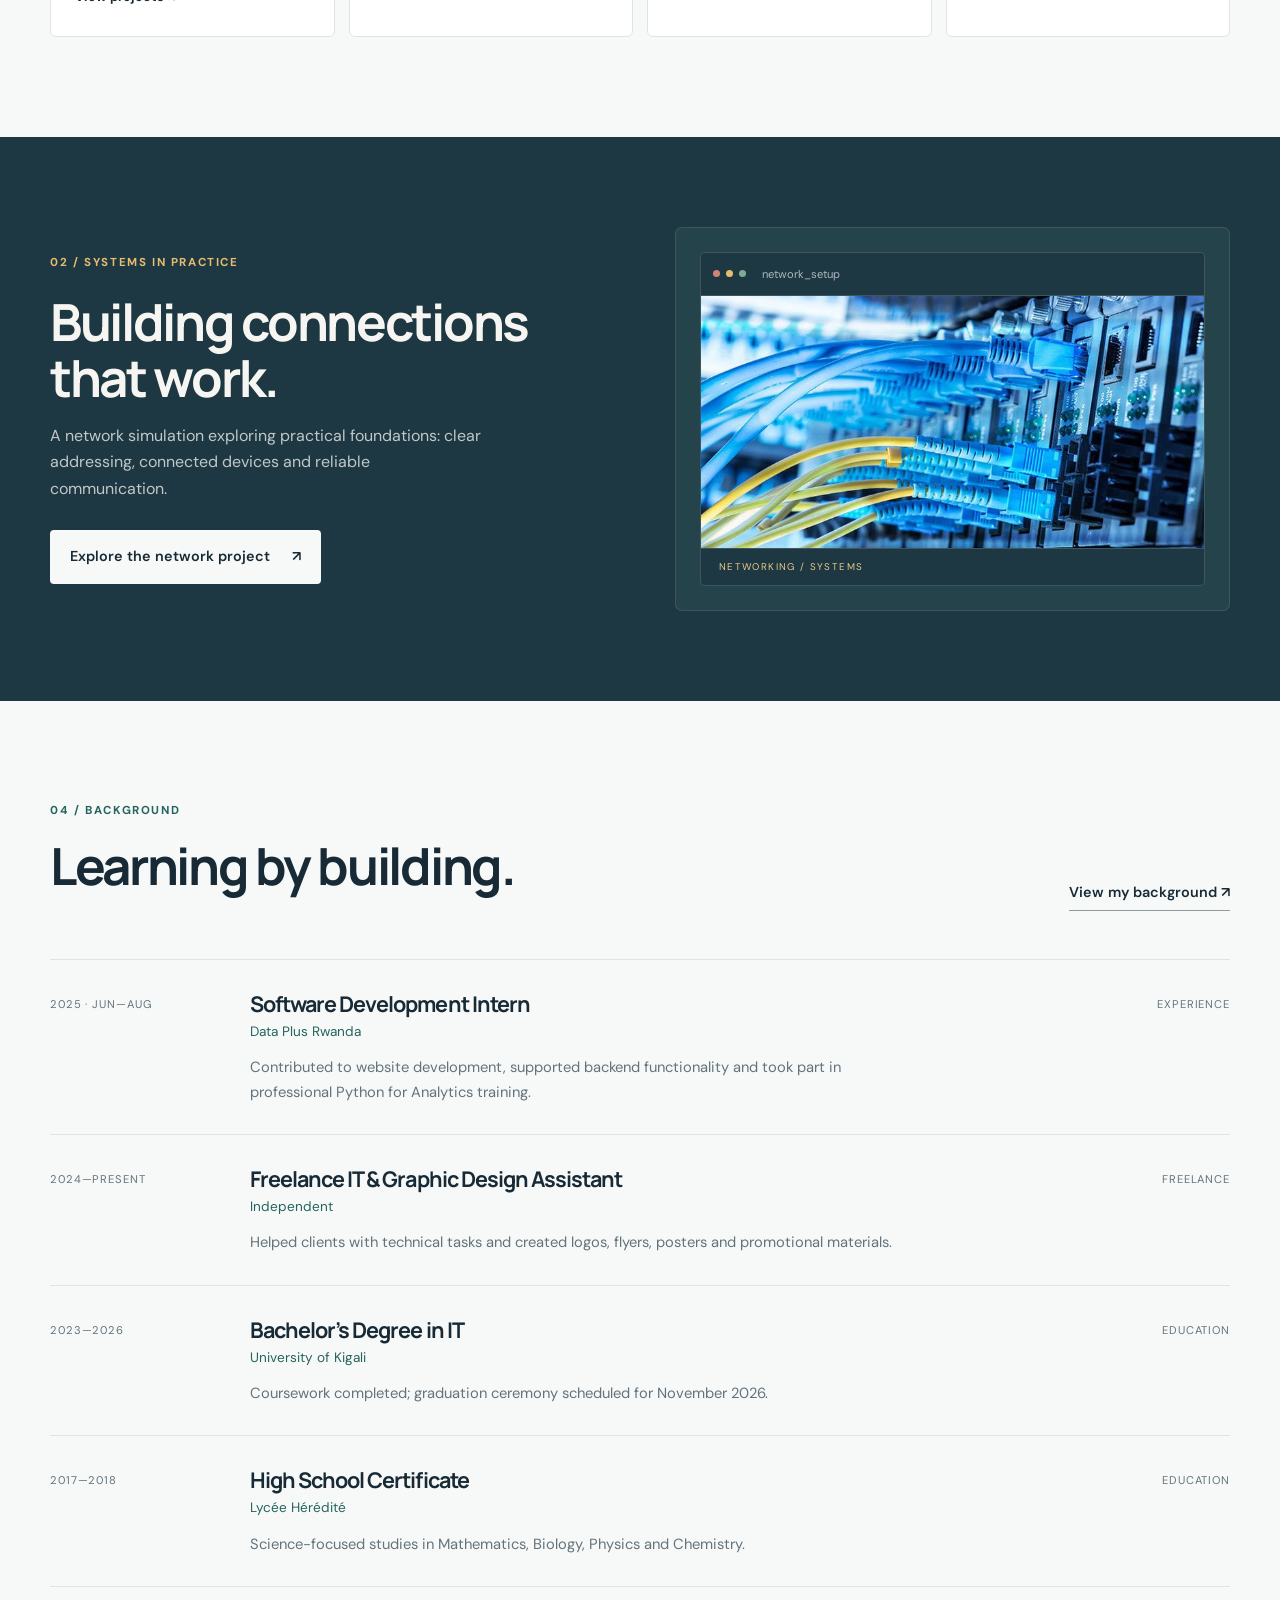
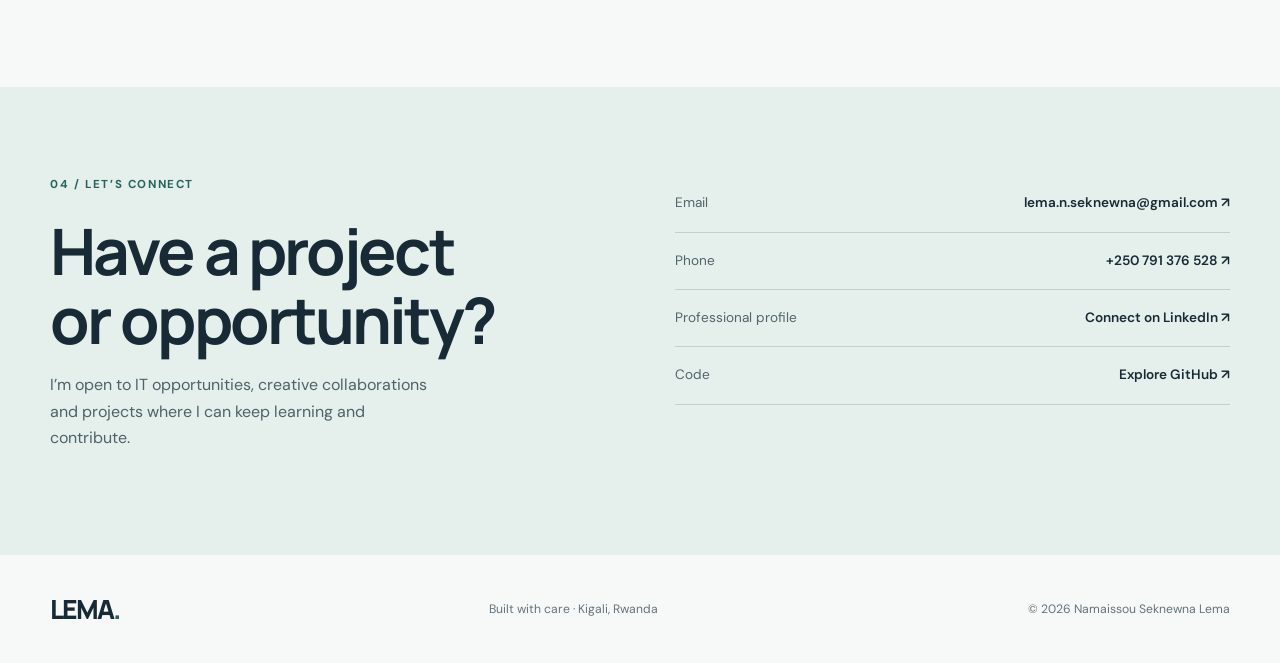
==== commit f58fca3b: "Updated portfolio design and commit" ====
--- a/index.html
+++ b/index.html
@@ -9,21 +9,24 @@
   <link rel="preconnect" href="https://fonts.gstatic.com" crossorigin>
   <link href="https://fonts.googleapis.com/css2?family=DM+Sans:wght@400;500;600;700&family=Manrope:wght@400;500;600;700;800&display=swap" rel="stylesheet">
   <link rel="stylesheet" href="css/style.css">
+  <link rel="stylesheet" href="css/theme.css">
+  <script src="js/theme.js"></script>
 </head>
 <body>
 <header class="site-header">
   <a class="wordmark" href="index.html">LEMA<span>.</span></a>
-  <button class="menu-toggle" aria-label="Toggle navigation" aria-expanded="false">☰</button>
   <nav class="nav"><a class="active" href="index.html">Home</a>
     <a href="about.html">About</a><a href="projects.html">Projects</a>
     <a href="design.html">Graphic Design</a><a href="index.html#contact" class="nav-contact">Contact ↗</a>
   </nav>
+  <button class="theme-toggle" type="button" aria-label="Switch to dark mode" title="Switch to dark mode" aria-pressed="false"><span aria-hidden="true">☾</span></button>
+  <button class="menu-toggle" aria-label="Toggle navigation" aria-expanded="false">☰</button>
 </header>
 <main>
 <section class="hero wrap">
   <div class="hero-copy">
     <p class="eyebrow">
-      <span class="status-dot"></span> IT - CREATIVE DESIGNER
+      <span class="status-dot"></span> IT · CREATIVE DESIGNER
     </p>
       <h1>Technology with purpose.<br>
         <span>Design with character.</span>
@@ -49,20 +52,25 @@
     </div>
     <div class="art-grid">
       <div class="art-cell art-blue">IT<span>01</span></div>
-      <div class="art-cell art-yellow"> <span>02</span></div>
+      <div class="art-cell art-yellow">✳<span>02</span></div>
       <div class="art-cell art-dark">{ }</div>
       <div class="art-cell art-paper">LEMA<br>STUDIO<span>03</span></div>
     </div>
-    <p class="art-foot">CURIOUS BY NATURE. PRACTICAL BY DESIGN.</p>
   </div>
 </section>
 <section class="ticker">
   <div>WEB DEVELOPMENT 
+    <span>✳</span> 
     DATA ANALYTICS 
+    <span>✳</span> 
     NETWORKING 
+    <span>✳</span> 
     GRAPHIC DESIGN 
+    <span>✳</span> 
     WEB DEVELOPMENT 
+    <span>✳</span> 
     DATA ANALYTICS 
+    <span>✳</span>
   </div>
 </section>
 <section class="section wrap">
@@ -75,28 +83,36 @@
   </div>
   <div class="service-grid"><article class="service">
     <span class="service-number">01</span>
-    <div class="service-icon">⌘</div>
+    <div class="service-icon" aria-hidden="true">
+      <img src="images/web.jpg" alt="">
+    </div>
     <h3>Web & Software</h3>
     <p>Responsive websites, front-end interfaces and server-side functionality built around real needs.</p>
-    <a href="projects.html">View projects ↗</a>
+    <a href="projects.html#web-projects">View projects ↗</a>
   </article>
   <article class="service">
     <span class="service-number">02</span>
-    <div class="service-icon">▥</div>
-    <h3>Data & Machine Learning</h3>
-    <p>Python-based data analysis, preprocessing and applied machine-learning projects.</p>
-    <a href="projects.html#machine-learning">View projects ↗</a>
+    <div class="service-icon" aria-hidden="true">
+      <img src="images/data.jpg" alt="">
+    </div>
+    <h3>Data Analytics</h3>
+    <p>Preparing, exploring and presenting data to make information easier to understand.</p>
+    <a href="about.html#skills">Explore skills ↗</a>
   </article>
   <article class="service">
     <span class="service-number">03</span>
-    <div class="service-icon">⌁</div>
+    <div class="service-icon" aria-hidden="true">
+      <img src="images/system.jpg" alt="">
+    </div>
     <h3>Networking & Systems</h3>
     <p>Network simulations, IP addressing, basic troubleshooting and server configuration.</p>
     <a href="projects.html#networking">View projects ↗</a>
   </article>
   <article class="service">
     <span class="service-number">04</span>
-    <div class="service-icon">✳</div>
+    <div class="service-icon" aria-hidden="true">
+      <img src="images/design.jpg" alt="">
+    </div>
     <h3>Graphic Design</h3>
     <p>Logos, flyers, posters and promotional visuals made to fit each client and purpose.</p>
     <a href="design.html">Browse design work ↗</a>
@@ -106,20 +122,17 @@
 <section class="feature-band">
   <div class="wrap feature-inner">
     <div>
-      <p class="eyebrow">02 / SELECTED PROJECT</p>
-      <h2>Using machine learning<br>for early ASD screening.</h2>
-      <p>A research project exploring how screening questionnaire responses can support an autism spectrum disorder detection web application.</p>
-      <a class="button button-light" href="projects.html#machine-learning">Read the project <span>↗</span></a>
+      <p class="eyebrow">02 / SYSTEMS IN PRACTICE</p>
+      <h2>Building connections<br>that work.</h2>
+      <p>A network simulation exploring practical foundations: clear addressing, connected devices and reliable communication.</p>
+      <a class="button button-light" href="projects.html#networking">Explore the network project <span>↗</span></a>
     </div>
     <div class="feature-visual">
       <div class="feature-window">
-        <div class="window-top"><i></i><i></i><i></i><span>screening_model.py</span>
+        <div class="window-top"><i></i><i></i><i></i><span>network_setup</span>
         </div>
-        <div class="code-lines"><p><b>01</b> 
-          <span>from</span> sklearn.ensemble 
-          <span>import</span></p><p><b>02</b> RandomForestClassifier</p><p><b>03</b> </p><p><b>04</b> model = RandomForestClassifier()</p><p><b>05</b> model.fit(X_train, y_train)</p><p><b>06</b> prediction = model.predict(X_test)</p>
-        </div>
-        <div class="window-tag">PYTHON / MACHINE LEARNING</div>
+          <img class="network-photo" src="images/cisco.jpg" alt="Close-up of network equipment connected by ethernet cables" loading="lazy">
+          <div class="window-tag">NETWORKING / SYSTEMS</div>
       </div>
     </div>
   </div>
@@ -127,7 +140,7 @@
 <section class="section wrap">
   <div class="section-heading">
     <div>
-      <p class="eyebrow">03 / BACKGROUND</p>
+      <p class="eyebrow">04 / BACKGROUND</p>
       <h2>Learning by building.</h2>
     </div>
     <a class="text-link" href="about.html">View my background ↗</a>
@@ -157,6 +170,15 @@
         <h3>Bachelor’s Degree in IT</h3>
         <p class="timeline-place">University of Kigali</p>
         <p>Coursework completed; graduation ceremony scheduled for November 2026.</p>
+      </div>
+      <span class="timeline-type">EDUCATION</span>
+    </div>
+     <div class="timeline-row">
+      <span class="timeline-date">2017—2018</span>
+      <div>
+        <h3>High School Certificate</h3>
+        <p class="timeline-place">Lycée Hérédité </p>
+        <p>Science-focused studies in Mathematics, Biology, Physics and Chemistry.</p>
       </div>
       <span class="timeline-type">EDUCATION</span>
     </div>
@@ -178,11 +200,11 @@
         <span>Phone</span>
         <strong>+250 791 376 528 ↗</strong>
       </a>
-      <a href="www.linkedin.com/in/lema-namaissou-seknewna-80b86239a" target="_blank" rel="noreferrer">
+      <a href="https://www.linkedin.com/in/lema-namaissou-seknewna-80b86239a" target="_blank" rel="noreferrer">
         <span>Professional profile</span>
         <strong>Connect on LinkedIn ↗</strong>
       </a>
-      <a href="https://github.com/" target="_blank" rel="noreferrer">
+      <a href="https://github.com/Namaissou" target="_blank" rel="noreferrer">
         <span>Code</span>
         <strong>Explore GitHub ↗</strong>
       </a>
--- a/css/theme.css
+++ b/css/theme.css
@@ -0,0 +1,1341 @@
+:root {
+  --paper: #f7f9f8;
+  --white: #fff;
+  --ink: #172a35;
+  --muted: #64737b;
+  --line: #dce5e2;
+  --blue: #dcebe7;
+  --blue-deep: #25645d;
+  --yellow: #e6bd70;
+  --dark: #172a35;
+  --max: 1180px;
+  color-scheme: light;
+}
+
+html {
+  scroll-padding-top: 100px;
+}
+
+body {
+  background: var(--paper);
+  font-family: "DM Sans", "Segoe UI", sans-serif;
+}
+
+h1,
+h2,
+h3,
+.wordmark {
+  font-family: Manrope, "Segoe UI", sans-serif;
+}
+
+a,
+button {
+  -webkit-tap-highlight-color: transparent;
+}
+
+a:focus-visible,
+button:focus-visible,
+summary:focus-visible {
+  outline: 3px solid var(--blue-deep);
+  outline-offset: 4px;
+}
+
+.site-header {
+  height: 78px;
+  border-bottom-color: rgba(23, 42, 53, .09);
+  background: rgba(247, 249, 248, .92);
+}
+
+.wordmark span {
+  color: var(--blue-deep);
+}
+
+.nav {
+  gap: 34px;
+}
+
+.nav a {
+  position: relative;
+  transition: color .25s ease;
+}
+
+.nav a:not(.nav-contact)::after {
+  position: absolute;
+  right: 0;
+  bottom: -7px;
+  left: 0;
+  height: 1px;
+  background: var(--blue-deep);
+  content: "";
+  transform: scaleX(0);
+  transform-origin: left;
+  transition: transform .25s ease;
+}
+
+.nav a:not(.nav-contact):hover::after,
+.nav a:not(.nav-contact).active::after {
+  transform: scaleX(1);
+}
+
+.nav .nav-contact {
+  border-color: var(--line);
+  border-radius: 4px;
+  transition: color .25s ease, background .25s ease, border-color .25s ease;
+}
+
+.nav .nav-contact:hover {
+  border-color: var(--ink);
+  background: var(--ink);
+  color: var(--white);
+}
+
+.theme-toggle {
+  display: grid;
+  width: 40px;
+  height: 40px;
+  flex: 0 0 auto;
+  place-items: center;
+  border: 1px solid var(--line);
+  border-radius: 50%;
+  background: var(--white);
+  color: var(--ink);
+  cursor: pointer;
+  font: inherit;
+  font-size: 1.15rem;
+  line-height: 1;
+  transition: color .25s ease, background .25s ease, border-color .25s ease, transform .25s ease;
+}
+
+.theme-toggle:hover {
+  border-color: var(--blue-deep);
+  color: var(--blue-deep);
+  transform: rotate(-12deg);
+}
+
+.eyebrow {
+  color: var(--blue-deep);
+}
+
+.hero {
+  min-height: 640px;
+  padding-top: 78px;
+  padding-bottom: 82px;
+}
+
+.hero h1 {
+  font-size: clamp(3.2rem, 6.4vw, 6rem);
+}
+
+h1 span {
+  color: var(--blue-deep);
+}
+
+.hero-lede,
+.section-intro {
+  color: var(--muted);
+}
+
+.hero-art {
+  min-height: 430px;
+  border: 1px solid var(--line);
+  border-radius: 8px;
+  background: #edf2ef;
+}
+
+.profile-frame {
+  position: relative;
+  min-height: 510px;
+  overflow: hidden;
+  padding: 0;
+  background: #dce5e2;
+}
+
+.profile-photo {
+  position: absolute;
+  width: 100%;
+  height: 100%;
+  inset: 0;
+  object-fit: cover;
+  object-position: center 35%;
+}
+
+.profile-placeholder {
+  display: none;
+  position: absolute;
+  inset: 0;
+  align-items: center;
+  justify-content: center;
+  background: linear-gradient(145deg, #dcebe7, #8ca9a1);
+  color: #25645d;
+  font-family: Manrope, "Segoe UI", sans-serif;
+  font-size: clamp(6rem, 14vw, 11rem);
+  font-weight: 800;
+  letter-spacing: -.1em;
+}
+
+.profile-missing .profile-placeholder {
+  display: flex;
+}
+
+.profile-missing .profile-photo {
+  display: none;
+}
+
+.profile-caption {
+  position: absolute;
+  right: 0;
+  bottom: 0;
+  left: 0;
+  display: flex;
+  flex-direction: column;
+  gap: 4px;
+  padding: 28px 26px 24px;
+  background: linear-gradient(transparent, rgba(10, 22, 24, .82));
+  color: #fff;
+}
+
+.profile-caption strong {
+  font-family: Manrope, "Segoe UI", sans-serif;
+  font-size: clamp(1.05rem, 2vw, 1.35rem);
+}
+
+.profile-caption span {
+  color: rgba(255, 255, 255, .82);
+  font-size: .82rem;
+}
+
+.art-grid {
+  transform: rotate(-1deg);
+  gap: 12px;
+}
+
+.art-cell {
+  border-radius: 4px;
+  transition: transform .35s ease, box-shadow .35s ease;
+}
+
+.art-cell:hover {
+  z-index: 1;
+  box-shadow: 0 14px 28px rgba(23, 42, 53, .12);
+  transform: translateY(-4px) rotate(1deg);
+}
+
+.art-blue {
+  background: #d5e7e2;
+  color: #285d56;
+}
+
+.art-yellow {
+  background: #e9c987;
+}
+
+.art-dark {
+  background: #1d3842;
+}
+
+.art-paper {
+  background: #fff;
+}
+
+.ticker {
+  background: #1d3842;
+  color: var(--white);
+  height: 72px;
+  overflow: hidden;
+  padding: 0;
+  white-space: normal;
+}
+
+.ticker-track {
+  display: flex;
+  width: max-content;
+  animation: ticker-scroll-left 32s linear infinite;
+}
+
+.ticker:hover .ticker-track {
+  animation-play-state: paused;
+}
+
+.ticker-group {
+  display: flex;
+  height: 72px;
+  flex: 0 0 auto;
+  align-items: center;
+  gap: 48px;
+  padding-right: 48px;
+}
+
+.ticker-group > span {
+  display: flex;
+  height: 72px;
+  flex: 0 0 auto;
+  align-items: center;
+  justify-content: center;
+  gap: 18px;
+  font-size: .74rem;
+  font-weight: 700;
+  letter-spacing: .12em;
+}
+
+.ticker-group b {
+  color: var(--yellow);
+  font-size: 1rem;
+}
+
+.visually-hidden {
+  position: absolute;
+  width: 1px;
+  height: 1px;
+  overflow: hidden;
+  clip: rect(0, 0, 0, 0);
+  white-space: nowrap;
+  clip-path: inset(50%);
+}
+
+@keyframes ticker-scroll-left {
+  to {
+    transform: translateX(-50%);
+  }
+}
+
+.section {
+  padding-top: 100px;
+  padding-bottom: 100px;
+}
+
+.service-grid {
+  gap: 14px;
+  border: 0;
+}
+
+.service,
+.service:nth-child(2),
+.service:nth-child(3),
+.service:nth-child(4) {
+  min-height: 285px;
+  margin: 0;
+  padding: 26px 24px;
+  border: 1px solid var(--line);
+  border-radius: 6px;
+  background: var(--white);
+  transition: transform .3s ease, box-shadow .3s ease, border-color .3s ease;
+}
+
+.service:hover {
+  border-color: #b6cec6;
+  box-shadow: 0 14px 35px rgba(23, 42, 53, .07);
+  transform: translateY(-5px);
+}
+
+.service-icon {
+  display: grid;
+  width: 44px;
+  height: 44px;
+  margin: 20px 0;
+  place-items: center;
+  border-radius: 5px;
+  background: #edf3f0;
+  color: var(--blue-deep);
+  font-size: 1.55rem;
+}
+
+.service-icon img {
+  width: 30px;
+  height: 30px;
+  object-fit: contain;
+  mix-blend-mode: multiply;
+}
+
+.service p {
+  min-height: 70px;
+  color: var(--muted);
+}
+
+.service a,
+.text-link {
+  transition: color .2s ease;
+}
+
+.service a:hover,
+.text-link:hover {
+  color: var(--blue-deep);
+}
+
+.button {
+  border-radius: 4px;
+  transition: transform .25s ease, background .25s ease, box-shadow .25s ease;
+}
+
+.button:hover {
+  box-shadow: 0 8px 18px rgba(23, 42, 53, .12);
+  transform: translateY(-2px);
+}
+
+.button-dark {
+  background: #1d3842;
+}
+
+.button-dark:hover {
+  background: var(--blue-deep);
+}
+
+.button-light {
+  color: var(--ink);
+}
+
+.feature-band {
+  background: #1d3842;
+}
+
+.feature-band .eyebrow {
+  color: var(--yellow);
+}
+
+.feature-visual {
+  min-height: 330px;
+  border: 1px solid rgba(255, 255, 255, .1);
+  border-radius: 7px;
+  background: #25434b;
+}
+
+.feature-window {
+  border-color: rgba(255, 255, 255, .15);
+  border-radius: 5px;
+  background: #1d3842;
+}
+
+.window-top {
+  border-color: rgba(255, 255, 255, .15);
+}
+
+.window-top i:first-child {
+  background: #d28372;
+}
+
+.window-top i:nth-child(2) {
+  background: #e4bf70;
+}
+
+.window-top i:nth-child(3) {
+  background: #7eac93;
+}
+
+.network-photo {
+  display: block;
+  width: 100%;
+  aspect-ratio: 2 / 1;
+  object-fit: cover;
+  object-position: center;
+}
+
+.window-tag {
+  border-color: rgba(255, 255, 255, .15);
+  color: #e9c987;
+}
+
+.timeline {
+  border-color: var(--line);
+}
+
+.timeline-row {
+  transition: padding .25s ease, background .25s ease;
+}
+
+.timeline-row:hover {
+  padding-right: 14px;
+  padding-left: 14px;
+  background: rgba(220, 235, 231, .42);
+}
+
+.timeline-place {
+  color: var(--blue-deep);
+}
+
+.contact-section {
+  background: #e5efeb;
+}
+
+.contact-inner .eyebrow {
+  color: var(--blue-deep);
+}
+
+.contact-links a {
+  border-color: rgba(23, 42, 53, .16);
+  transition: padding .25s ease, color .25s ease;
+}
+
+.contact-links a:hover {
+  padding-right: 8px;
+  padding-left: 8px;
+  color: var(--blue-deep);
+}
+
+.site-footer {
+  min-height: 108px;
+}
+
+.page-hero {
+  padding-top: 92px;
+  padding-bottom: 72px;
+  border-color: var(--line);
+}
+
+.page-hero h1 {
+  font-size: clamp(3.4rem, 7vw, 6.3rem);
+}
+
+.about-layout {
+  gap: 72px;
+}
+
+.about-copy {
+  color: #52636b;
+}
+
+.skills-section {
+  background: #edf2ef;
+}
+
+.skills-intro {
+  max-width: 560px;
+  color: var(--muted);
+}
+
+.skills-showcase {
+  display: grid;
+  grid-template-columns: repeat(2, minmax(0, 1fr));
+  gap: 20px;
+  margin-top: 32px;
+}
+
+.skill-cloud {
+  min-width: 0;
+  padding: 24px;
+  overflow: hidden;
+  border: 1px solid var(--line);
+  border-radius: 7px;
+  background: var(--white);
+}
+
+.skill-cloud h3 {
+  margin: 0;
+  font-size: 1.05rem;
+}
+
+.skill-cloud-canvas {
+  position: relative;
+  display: grid;
+  min-height: 250px;
+  grid-template-columns: repeat(auto-fit, minmax(92px, 1fr));
+  align-items: center;
+  justify-items: center;
+  gap: 14px;
+  margin-top: 14px;
+}
+
+.skill-token {
+  display: flex;
+  width: 100px;
+  min-height: 88px;
+  flex-direction: column;
+  align-items: center;
+  justify-content: center;
+  gap: 8px;
+  padding: 10px 6px;
+  border: 1px solid var(--line);
+  border-radius: 6px;
+  background: var(--paper);
+  color: var(--ink);
+  font-size: .73rem;
+  font-weight: 600;
+  text-align: center;
+}
+
+.skill-token img {
+  display: block;
+  width: 38px;
+  height: 38px;
+  object-fit: contain;
+}
+
+.skill-wordmark {
+  display: grid;
+  width: 38px;
+  height: 38px;
+  place-items: center;
+  font-weight: 800;
+}
+
+.skill-affinity {
+  color: #536cb4;
+  font-size: .64rem;
+  letter-spacing: -.08em;
+}
+
+.skill-sql {
+  border: 2px solid #44749b;
+  border-radius: 50%;
+  color: #44749b;
+  font-size: .72rem;
+}
+
+.skill-cloud-canvas.is-floating .skill-token {
+  position: absolute;
+  transition: left 2.2s cubic-bezier(.2, .7, .2, 1), top 2.2s cubic-bezier(.2, .7, .2, 1);
+}
+
+.skill-cloud-canvas.is-resizing .skill-token {
+  transition: none;
+}
+
+.cert-list,
+.cert-list p {
+  border-color: var(--line);
+}
+
+.project-list {
+  padding-top: 32px;
+}
+
+.web-projects-section {
+  padding-bottom: 48px;
+}
+
+.web-project-row {
+  margin-top: 0;
+  scroll-margin-top: 110px;
+}
+
+.web-project-visual {
+  display: flex;
+  min-height: 360px;
+  flex-direction: column;
+  align-items: stretch;
+  justify-content: space-between;
+  gap: 20px;
+  padding: 22px;
+}
+
+.web-project-visual img {
+  display: block;
+  width: 100%;
+  max-height: 330px;
+  flex: 1;
+  border-radius: 3px;
+  background: #fff;
+  object-fit: contain;
+}
+
+.web-project-visual > p {
+  margin: 0;
+  font-size: .65rem;
+  font-weight: 700;
+  letter-spacing: .12em;
+}
+
+.web-project-link {
+  display: inline-flex;
+  align-items: center;
+  gap: 8px;
+  font-size: .85rem;
+  font-weight: 700;
+}
+
+.web-project-link:hover {
+  color: var(--blue-deep);
+}
+
+.project-row {
+  gap: 32px;
+  padding: 58px 0;
+  border-color: var(--line);
+}
+
+.project-number {
+  color: var(--blue-deep);
+}
+
+.project-visual {
+  overflow: hidden;
+  border: 1px solid var(--line);
+  border-radius: 6px;
+  background: #edf2ef;
+}
+
+.project-visual-image {
+  display: block;
+  width: 100%;
+  min-height: 220px;
+  max-height: 300px;
+  flex: 1;
+  background: #edf2ef;
+  object-fit: contain;
+}
+
+.project-image-placeholder {
+  display: none;
+  min-height: 220px;
+  flex: 1;
+  align-items: center;
+  justify-content: center;
+  flex-direction: column;
+  gap: 8px;
+  padding: 24px;
+  background: #edf2ef;
+  color: var(--ink);
+  font-size: .95rem;
+  font-weight: 700;
+  text-align: center;
+}
+
+.project-image-placeholder span {
+  color: var(--muted);
+  font-size: .75rem;
+  font-weight: 400;
+}
+
+.project-image-missing .project-visual-image {
+  display: none;
+}
+
+.project-image-missing .project-image-placeholder {
+  display: flex;
+}
+
+.visual-network,
+.visual-server {
+  display: flex;
+  flex-direction: column;
+  justify-content: space-between;
+  gap: 16px;
+  padding: 22px;
+}
+
+.visual-network > p,
+.visual-server > p {
+  margin: 0;
+  font-size: .65rem;
+  font-weight: 700;
+  letter-spacing: .12em;
+}
+
+.visual-network,
+.visual-server {
+  background: #edf2ef;
+}
+
+.project-copy h2 {
+  font-size: clamp(1.8rem, 3vw, 2.5rem);
+}
+
+.project-copy h3 {
+  margin-top: 24px;
+  font-size: 1rem;
+}
+
+.project-copy ul {
+  padding-left: 19px;
+  color: var(--muted);
+}
+
+.project-copy li {
+  padding: 3px 0;
+}
+
+.next-step {
+  background: #e5efeb;
+}
+
+.next-step-inner {
+  padding-top: 48px;
+  padding-bottom: 48px;
+}
+
+.admin-panel {
+  border: 1px solid var(--line);
+  border-radius: 6px;
+  background: var(--white);
+  box-shadow: 0 16px 40px rgba(23, 42, 53, .05);
+}
+
+.design-section > summary {
+  cursor: pointer;
+}
+
+.gallery-heading h2 {
+  margin-bottom: 0;
+}
+
+.design-gallery {
+  display: grid;
+  grid-template-columns: repeat(3, minmax(0, 1fr));
+  gap: 20px;
+}
+
+.design-card {
+  overflow: hidden;
+  border: 1px solid var(--line);
+  border-radius: 6px;
+  background: var(--white);
+  transition: transform .3s ease, box-shadow .3s ease;
+}
+
+.design-card:hover {
+  box-shadow: 0 14px 32px rgba(23, 42, 53, .1);
+  transform: translateY(-4px);
+}
+
+.design-card img {
+  display: block;
+  width: 100%;
+  aspect-ratio: 4 / 5;
+  background: #edf2ef;
+  object-fit: contain;
+  transition: transform .4s ease;
+}
+
+.design-card-info {
+  padding: 16px 18px;
+  border-top: 1px solid var(--line);
+}
+
+.design-card-info h3 {
+  margin: 0;
+  font-size: 1rem;
+}
+
+.reveal-on-scroll {
+  opacity: 0;
+  transform: translateY(18px);
+  transition: opacity .65s ease, transform .65s ease;
+}
+
+.reveal-on-scroll.is-visible {
+  opacity: 1;
+  transform: translateY(0);
+}
+
+@media (max-width: 900px) {
+  .hero {
+    gap: 36px;
+  }
+
+  .service-grid {
+    grid-template-columns: repeat(2, minmax(0, 1fr));
+  }
+
+  .project-row {
+    grid-template-columns: 28px minmax(0, 1fr) minmax(0, 1fr);
+    gap: 18px;
+  }
+
+  .about-layout {
+    gap: 42px;
+  }
+
+}
+
+@media (max-width: 680px) {
+  html {
+    scroll-padding-top: 80px;
+  }
+
+  .site-header {
+    height: 70px;
+    padding: 0 18px;
+  }
+
+  .theme-toggle {
+    width: 36px;
+    height: 36px;
+    margin-left: auto;
+  }
+
+  .menu-toggle {
+    margin-left: 10px;
+    color: var(--ink);
+  }
+
+  .nav {
+    top: 69px;
+  }
+
+  .nav a:not(.nav-contact)::after {
+    display: none;
+  }
+
+  .hero {
+    gap: 34px;
+    padding-top: 58px;
+    padding-bottom: 56px;
+  }
+
+  .hero h1 {
+    font-size: clamp(2.9rem, 12vw, 4.5rem);
+  }
+
+  .hero-art {
+    min-height: 340px;
+  }
+
+  .profile-frame {
+    min-height: 430px;
+  }
+
+  .art-grid {
+    padding: 12px 4px;
+  }
+
+  .section {
+    padding-top: 68px;
+    padding-bottom: 68px;
+  }
+
+  .service-grid,
+  .design-gallery {
+    grid-template-columns: 1fr;
+  }
+
+  .skills-showcase {
+    grid-template-columns: 1fr;
+  }
+
+  .service,
+  .service:nth-child(2),
+  .service:nth-child(3),
+  .service:nth-child(4) {
+    min-height: 0;
+    padding: 22px;
+  }
+
+  .service p {
+    min-height: 0;
+  }
+
+  .feature-inner,
+  .contact-inner,
+  .about-layout {
+    grid-template-columns: 1fr;
+    gap: 32px;
+  }
+
+  .feature-inner {
+    padding-top: 64px;
+    padding-bottom: 64px;
+  }
+
+  .timeline-row {
+    grid-template-columns: 1fr;
+    gap: 7px;
+  }
+
+  .timeline-type {
+    text-align: left;
+  }
+
+  .page-hero {
+    padding-top: 68px;
+    padding-bottom: 52px;
+  }
+
+  .page-hero h1 {
+    font-size: clamp(3rem, 12vw, 4.6rem);
+  }
+
+  .about-layout {
+    gap: 12px;
+  }
+
+  .web-projects-section {
+    padding-bottom: 30px;
+  }
+
+  .web-project-visual {
+    min-height: 260px;
+    padding: 16px;
+    gap: 14px;
+  }
+
+  .project-row {
+    grid-template-columns: minmax(0, 1fr);
+    gap: 14px;
+    padding: 38px 0;
+  }
+
+  .project-number,
+  .project-visual,
+  .project-copy {
+    grid-column: 1;
+    grid-row: auto;
+  }
+
+  .project-visual {
+    min-height: 240px;
+  }
+
+  .visual-network,
+  .visual-server {
+    padding: 16px;
+    gap: 12px;
+  }
+
+  .next-step-inner {
+    align-items: flex-start;
+    flex-direction: column;
+    gap: 20px;
+  }
+
+  .design-section > summary {
+    display: flex;
+    flex-direction: row;
+    align-items: center;
+    justify-content: space-between;
+    gap: 20px;
+    margin-bottom: 22px;
+    padding: 16px 18px;
+    border: 1px solid var(--line);
+    border-radius: 5px;
+    background: var(--white);
+  }
+
+  .design-section > summary > div {
+    flex: 1;
+  }
+
+  .design-section > summary h2 {
+    margin-bottom: 0;
+  }
+
+  .design-section > summary::after {
+    display: grid;
+    width: 32px;
+    height: 32px;
+    flex: 0 0 auto;
+    place-items: center;
+    border: 1px solid var(--line);
+    border-radius: 4px;
+    content: "+";
+    font-size: 1.2rem;
+    line-height: 1;
+  }
+
+  .design-section[open] > summary::after {
+    content: "\2212";
+  }
+
+  .design-section[open] > .design-gallery {
+    padding-bottom: 22px;
+  }
+
+  .contact-section {
+    padding: 64px 0;
+  }
+
+  .contact-links a {
+    flex-direction: column;
+    gap: 3px;
+  }
+
+  .contact-links a strong {
+    text-align: left;
+    overflow-wrap: anywhere;
+  }
+
+  .admin-panel {
+    padding: 20px;
+  }
+
+  .admin-top {
+    align-items: flex-start;
+    flex-direction: column;
+  }
+
+  .hero-actions {
+    flex-wrap: wrap;
+  }
+}
+
+@media (prefers-reduced-motion: reduce) {
+  *,
+  *::before,
+  *::after {
+    scroll-behavior: auto !important;
+    animation-duration: .01ms !important;
+    animation-iteration-count: 1 !important;
+    transition-duration: .01ms !important;
+  }
+
+  .reveal-on-scroll {
+    opacity: 1;
+    transform: none;
+  }
+
+  .ticker-track {
+    animation: none;
+    transform: none;
+    width: 100%;
+  }
+
+  .ticker-group:first-child {
+    display: flex;
+  }
+
+  .ticker-group:nth-child(2) {
+    display: none;
+  }
+
+  .ticker {
+    height: auto;
+  }
+
+  .ticker-group {
+    height: auto;
+    width: 100%;
+    flex: 0 0 100%;
+    flex-wrap: wrap;
+    gap: 0 28px;
+    justify-content: center;
+    padding: 8px 12px;
+  }
+
+  .ticker-group > span {
+    width: auto;
+    height: 48px;
+    flex: none;
+  }
+}
+
+html[data-theme="dark"] {
+  --paper: #10191d;
+  --white: #19262b;
+  --ink: #edf2ef;
+  --muted: #a7b5b4;
+  --line: #334449;
+  --blue: #223b3d;
+  --blue-deep: #91c9b8;
+  --yellow: #e9c987;
+  --dark: #10191d;
+  color-scheme: dark;
+}
+
+html[data-theme="dark"] body,
+html[data-theme="dark"] .site-header,
+html[data-theme="dark"] .hero-art,
+html[data-theme="dark"] .service,
+html[data-theme="dark"] .design-card,
+html[data-theme="dark"] .admin-panel,
+html[data-theme="dark"] .design-section > summary {
+  background-color: var(--paper);
+  color: var(--ink);
+}
+
+html[data-theme="dark"] .site-header {
+  border-bottom-color: var(--line);
+  background: rgba(16, 25, 29, .92);
+}
+
+html[data-theme="dark"] .nav a:not(.nav-contact) {
+  color: #b7c5c3;
+}
+
+html[data-theme="dark"] .nav a:not(.nav-contact):hover,
+html[data-theme="dark"] .nav a:not(.nav-contact).active {
+  color: var(--ink);
+}
+
+html[data-theme="dark"] .nav .nav-contact {
+  border-color: var(--line);
+  color: var(--ink);
+}
+
+html[data-theme="dark"] .nav .nav-contact:hover,
+html[data-theme="dark"] .button-dark {
+  border-color: var(--blue-deep);
+  background: var(--blue-deep);
+  color: #10201f;
+}
+
+html[data-theme="dark"] .theme-toggle {
+  border-color: var(--line);
+  background: #223237;
+  color: var(--yellow);
+}
+
+html[data-theme="dark"] .menu-toggle {
+  color: var(--ink);
+}
+
+html[data-theme="dark"] .hero-art,
+html[data-theme="dark"] .visual-network,
+html[data-theme="dark"] .visual-server,
+html[data-theme="dark"] .feature-visual {
+  border-color: var(--line);
+  background: #19282c;
+}
+
+html[data-theme="dark"] .profile-frame {
+  background: #1b2b30;
+}
+
+html[data-theme="dark"] .profile-placeholder {
+  background: linear-gradient(145deg, #233834, #31514c);
+  color: #dcebe7;
+}
+
+html[data-theme="dark"] .art-blue {
+  background: #31514c;
+  color: #dcebe7;
+}
+
+html[data-theme="dark"] .art-yellow {
+  background: #c59e5a;
+  color: #172a35;
+}
+
+html[data-theme="dark"] .art-dark {
+  background: #0c1418;
+  color: #edf2ef;
+}
+
+html[data-theme="dark"] .art-paper {
+  background: #26363a;
+  color: var(--ink);
+}
+
+html[data-theme="dark"] .service {
+  border-color: var(--line);
+  background: #19262b;
+}
+
+html[data-theme="dark"] .service:hover {
+  border-color: #53746a;
+}
+
+html[data-theme="dark"] .service-icon {
+  background: #233834;
+  color: var(--blue-deep);
+}
+
+html[data-theme="dark"] .service-icon img {
+  filter: invert(1);
+  mix-blend-mode: screen;
+}
+
+html[data-theme="dark"] .feature-band,
+html[data-theme="dark"] .ticker {
+  background: #0c1418;
+}
+
+html[data-theme="dark"] .ticker {
+  color: #edf2ef;
+}
+
+html[data-theme="dark"] .feature-visual,
+html[data-theme="dark"] .feature-window {
+  background: #17282d;
+}
+
+html[data-theme="dark"] .timeline-row:hover {
+  background: rgba(49, 81, 76, .28);
+}
+
+html[data-theme="dark"] .contact-section,
+html[data-theme="dark"] .next-step {
+  background: #1b302f;
+}
+
+html[data-theme="dark"] .contact-inner .eyebrow,
+html[data-theme="dark"] .contact-links a span {
+  color: #b4c9c1;
+}
+
+html[data-theme="dark"] .contact-inner > div:first-child > p:last-child,
+html[data-theme="dark"] .about-copy {
+  color: #bdc9c6;
+}
+
+html[data-theme="dark"] .skills-section {
+  background: #172427;
+}
+
+html[data-theme="dark"] .skill-cloud {
+  background: #1d302d;
+}
+
+html[data-theme="dark"] .skill-token {
+  background: #172427;
+}
+
+html[data-theme="dark"] .project-visual,
+html[data-theme="dark"] .design-card img {
+  border-color: var(--line);
+  background-color: #1b2b30;
+}
+
+html[data-theme="dark"] .web-project-visual img {
+  background: #fff;
+}
+
+html[data-theme="dark"] .project-visual-image,
+html[data-theme="dark"] .project-image-placeholder {
+  background: #1b2b30;
+}
+
+html[data-theme="dark"] .visual-network svg {
+  filter: invert(.88) hue-rotate(160deg);
+}
+
+html[data-theme="dark"] .admin-panel {
+  border-color: var(--line);
+  background: #19262b;
+}
+
+html[data-theme="dark"] .admin-form input,
+html[data-theme="dark"] .admin-form textarea,
+html[data-theme="dark"] .admin-form select {
+  border-color: var(--line);
+  background: #10191d;
+  color: var(--ink);
+}
+
+html[data-theme="dark"] .design-card {
+  border-color: var(--line);
+  background: #19262b;
+}
+
+html[data-theme="dark"] .design-card-info {
+  border-color: var(--line);
+}
+
+html[data-theme="dark"] .design-section > summary::after {
+  border-color: var(--line);
+}
+
+html[data-theme="dark"] .button-outline {
+  border-color: var(--line);
+  color: var(--ink);
+}
+
+html[data-theme="dark"] .button-light {
+  background: #edf2ef;
+  color: #172a35;
+}
+
+html[data-theme="dark"] .nav.nav-open {
+  background: var(--paper);
+}
+
+@media (prefers-reduced-motion: no-preference) {
+  body,
+  .site-header,
+  .hero-art,
+  .service,
+  .contact-section,
+  .next-step,
+  .skills-section,
+  .admin-panel,
+  .design-card,
+  .theme-toggle {
+    transition: background-color .3s ease, color .3s ease, border-color .3s ease;
+  }
+}
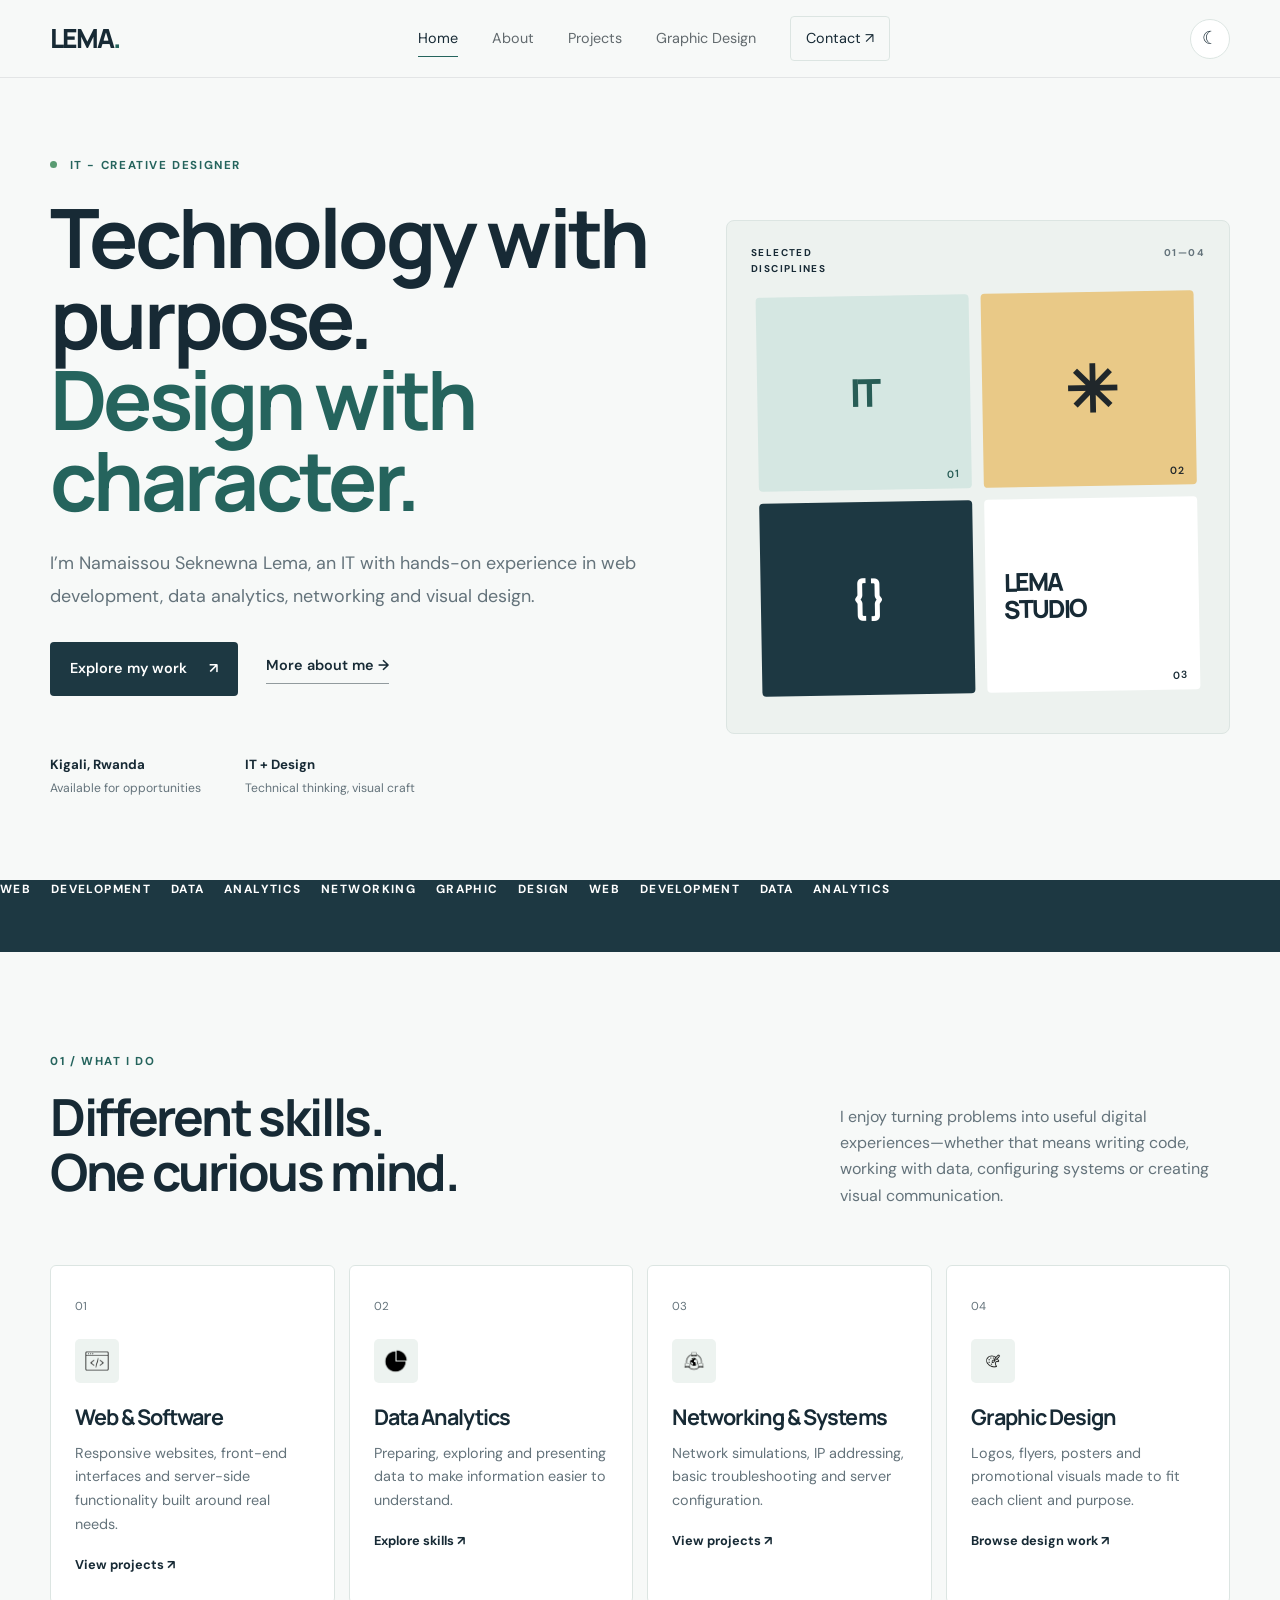
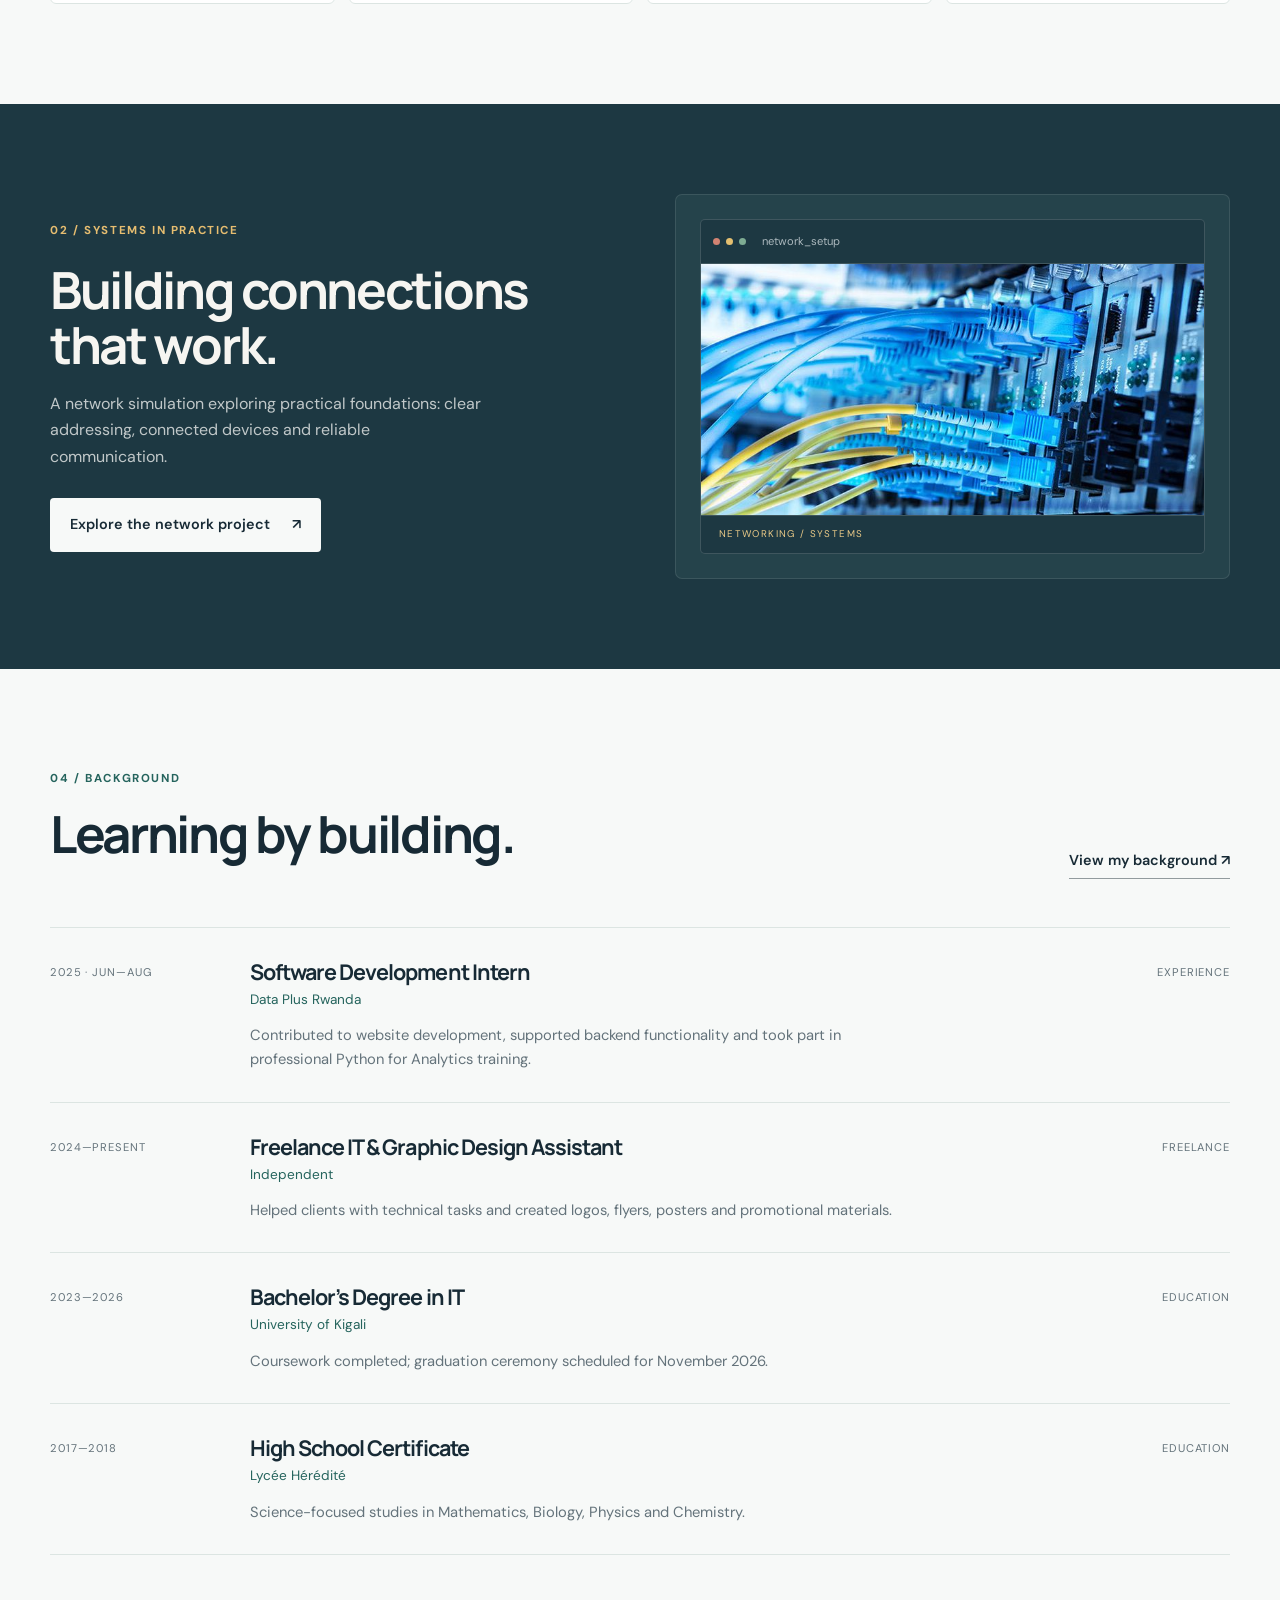
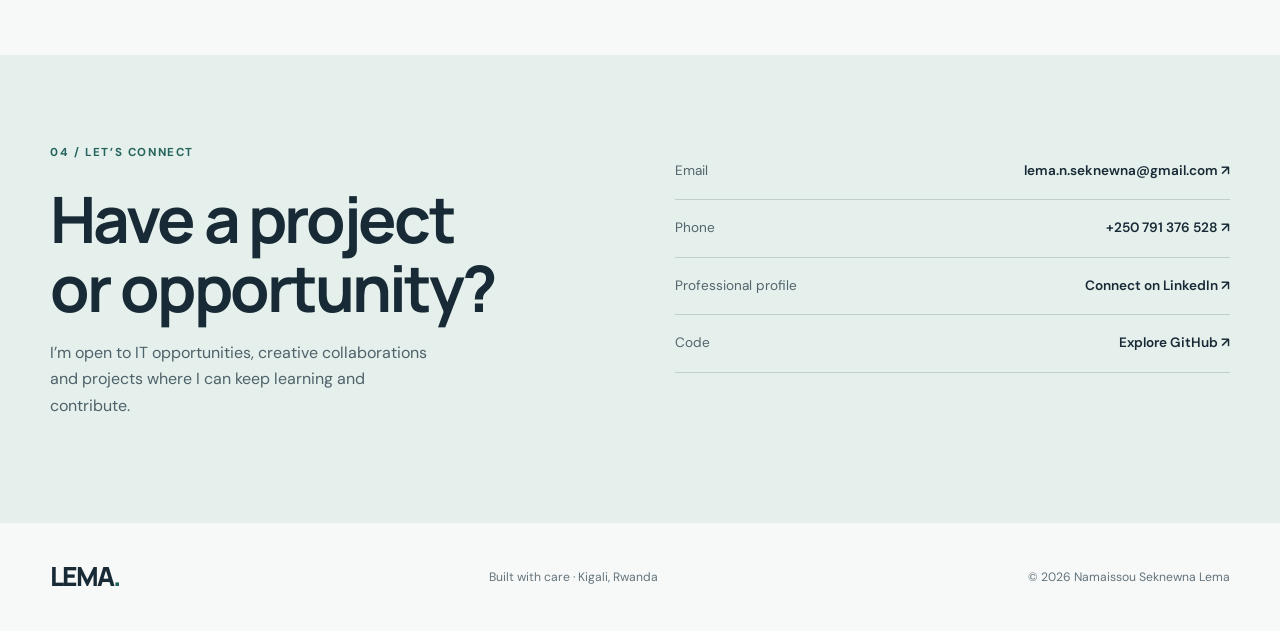
==== commit bcc01e49: "Revise job title and hero section description Updated job title and modified introductory text." ====
--- a/index.html
+++ b/index.html
@@ -26,12 +26,12 @@
 <section class="hero wrap">
   <div class="hero-copy">
     <p class="eyebrow">
-      <span class="status-dot"></span> IT · CREATIVE DESIGNER
+      <span class="status-dot"></span> IT - CREATIVE DESIGNER
     </p>
       <h1>Technology with purpose.<br>
         <span>Design with character.</span>
       </h1>
-      <p class="hero-lede">I’m Namaissou Seknewna Lema, an IT graduate-in-progress with hands-on experience in web development, data analytics, networking and visual design.</p>
+      <p class="hero-lede">I’m Namaissou Seknewna Lema, an IT with hands-on experience in web development, data analytics, networking and visual design.</p>
       <div class="hero-actions">
         <a class="button button-dark" href="projects.html">Explore my work <span>↗</span></a>
         <a class="text-link" href="about.html">More about me <span>→</span></a>
@@ -59,18 +59,12 @@
   </div>
 </section>
 <section class="ticker">
-  <div>WEB DEVELOPMENT 
-    <span>✳</span> 
+  <div>WEB DEVELOPMENT  
+    DATA ANALYTICS  
+    NETWORKING 
+    GRAPHIC DESIGN 
+    WEB DEVELOPMENT 
     DATA ANALYTICS 
-    <span>✳</span> 
-    NETWORKING 
-    <span>✳</span> 
-    GRAPHIC DESIGN 
-    <span>✳</span> 
-    WEB DEVELOPMENT 
-    <span>✳</span> 
-    DATA ANALYTICS 
-    <span>✳</span>
   </div>
 </section>
 <section class="section wrap">
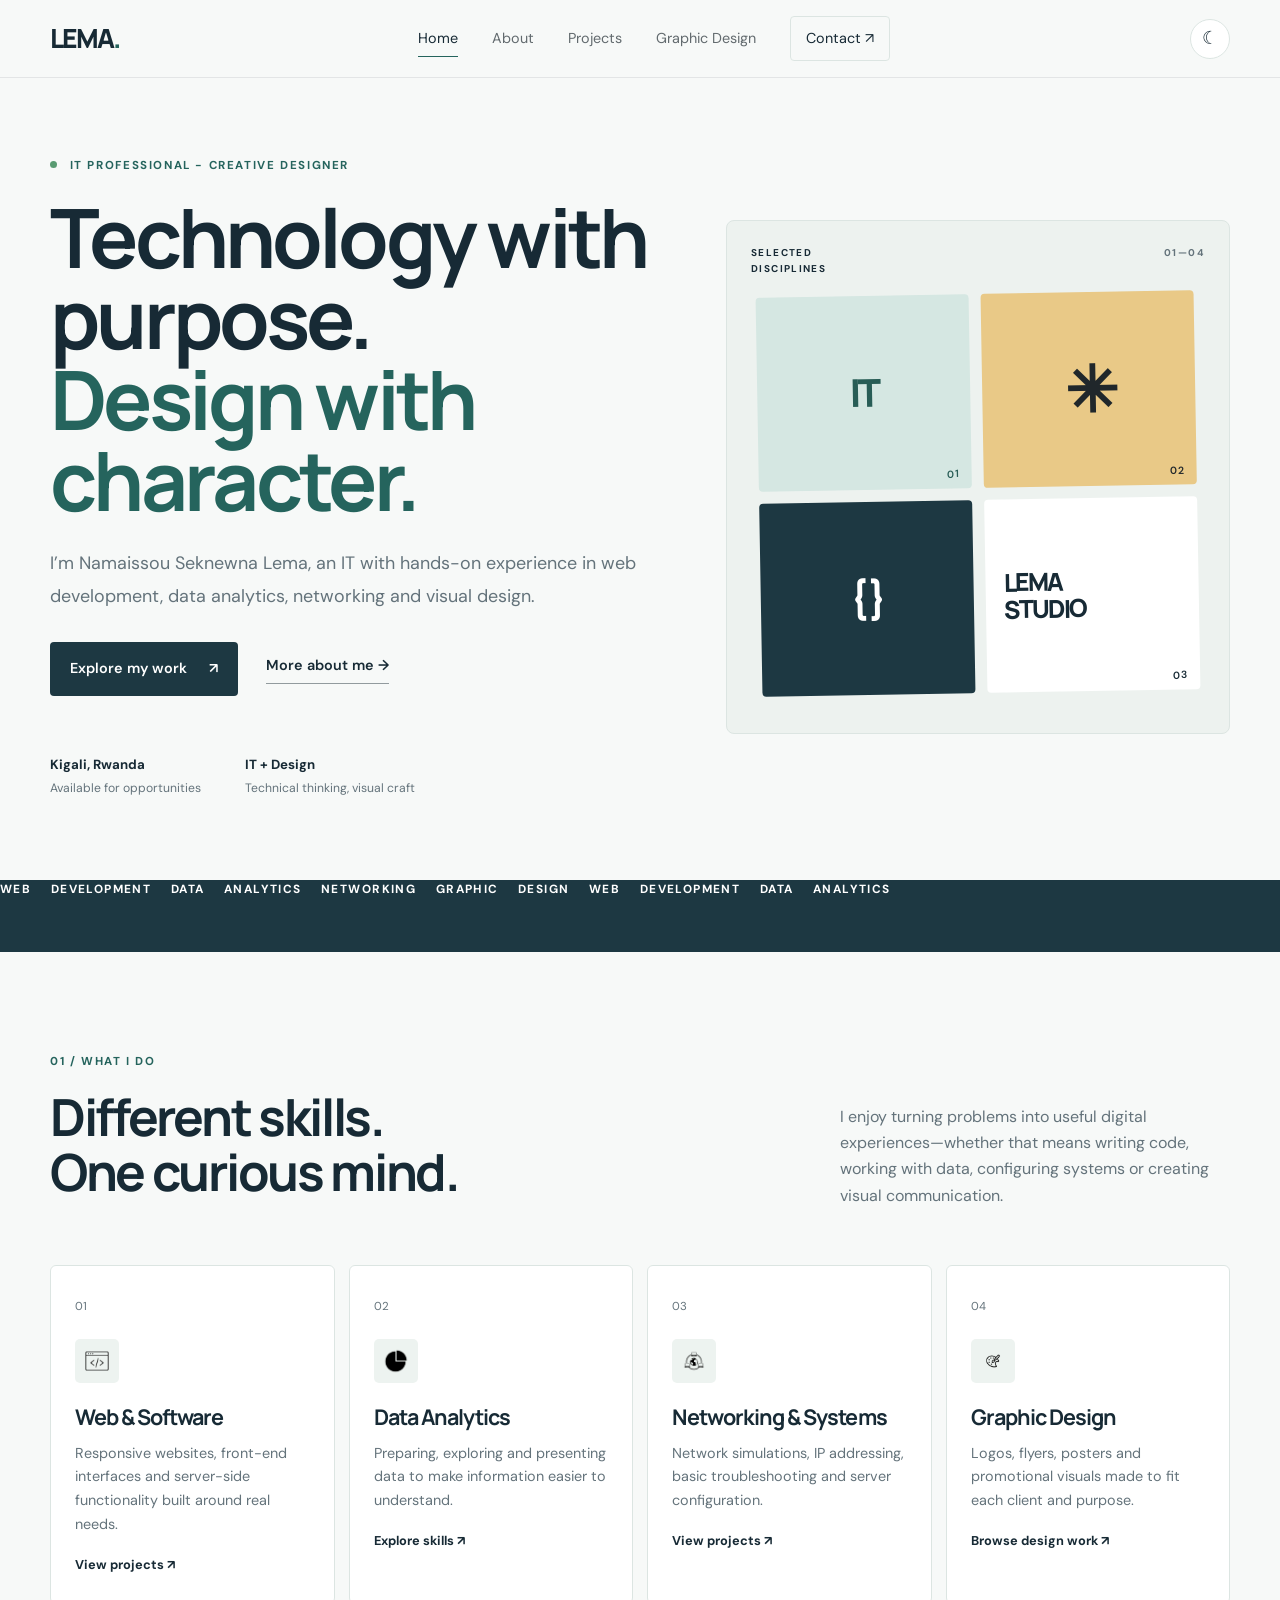
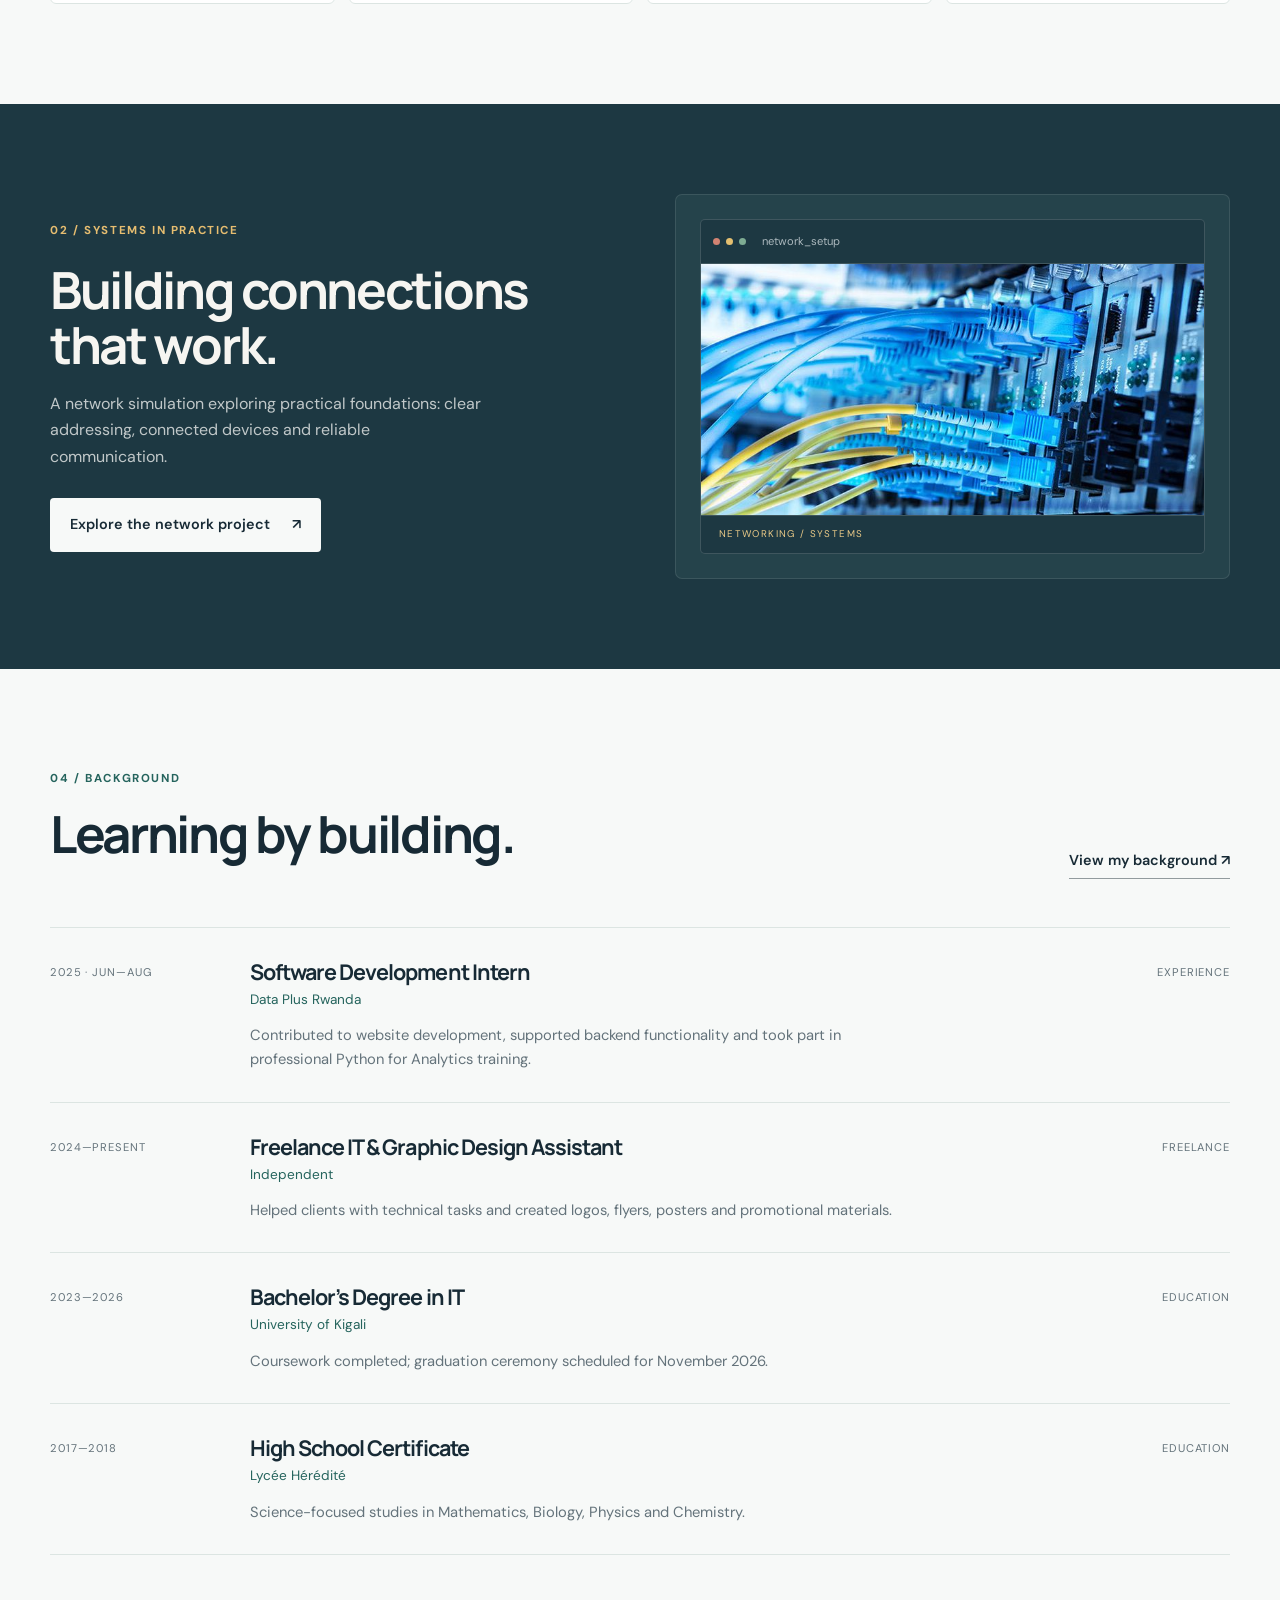
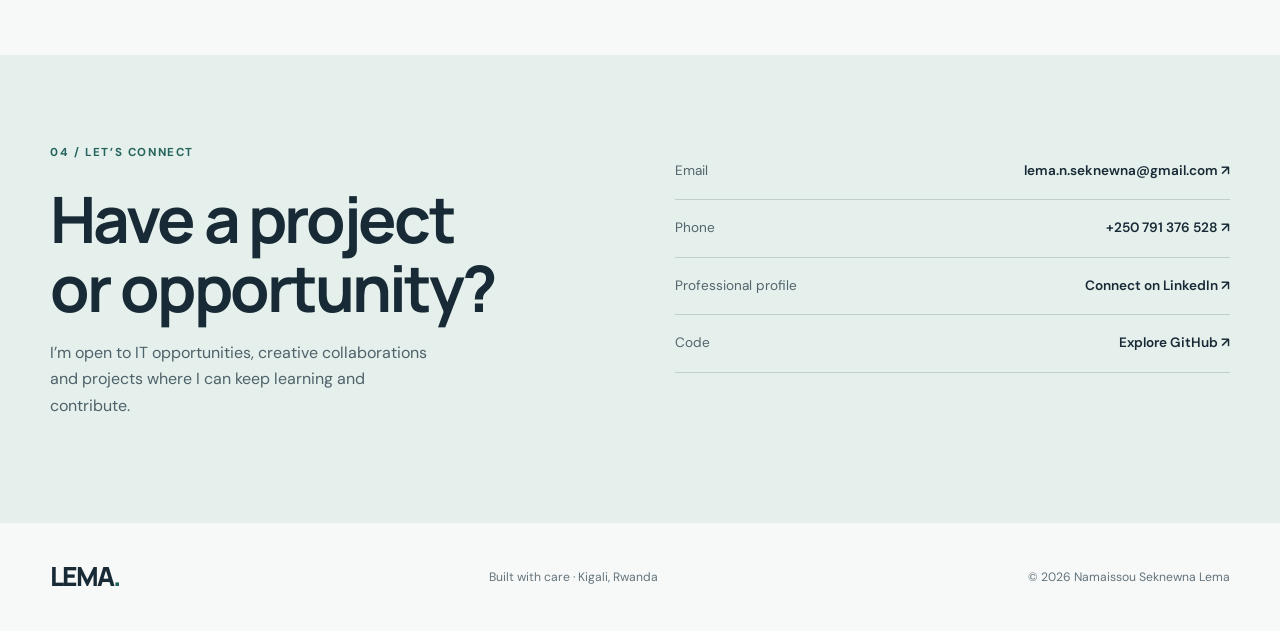
==== commit 14c0519f: "Update status description for IT professional" ====
--- a/index.html
+++ b/index.html
@@ -26,7 +26,7 @@
 <section class="hero wrap">
   <div class="hero-copy">
     <p class="eyebrow">
-      <span class="status-dot"></span> IT - CREATIVE DESIGNER
+      <span class="status-dot"></span> IT PROFESSIONAL - CREATIVE DESIGNER
     </p>
       <h1>Technology with purpose.<br>
         <span>Design with character.</span>
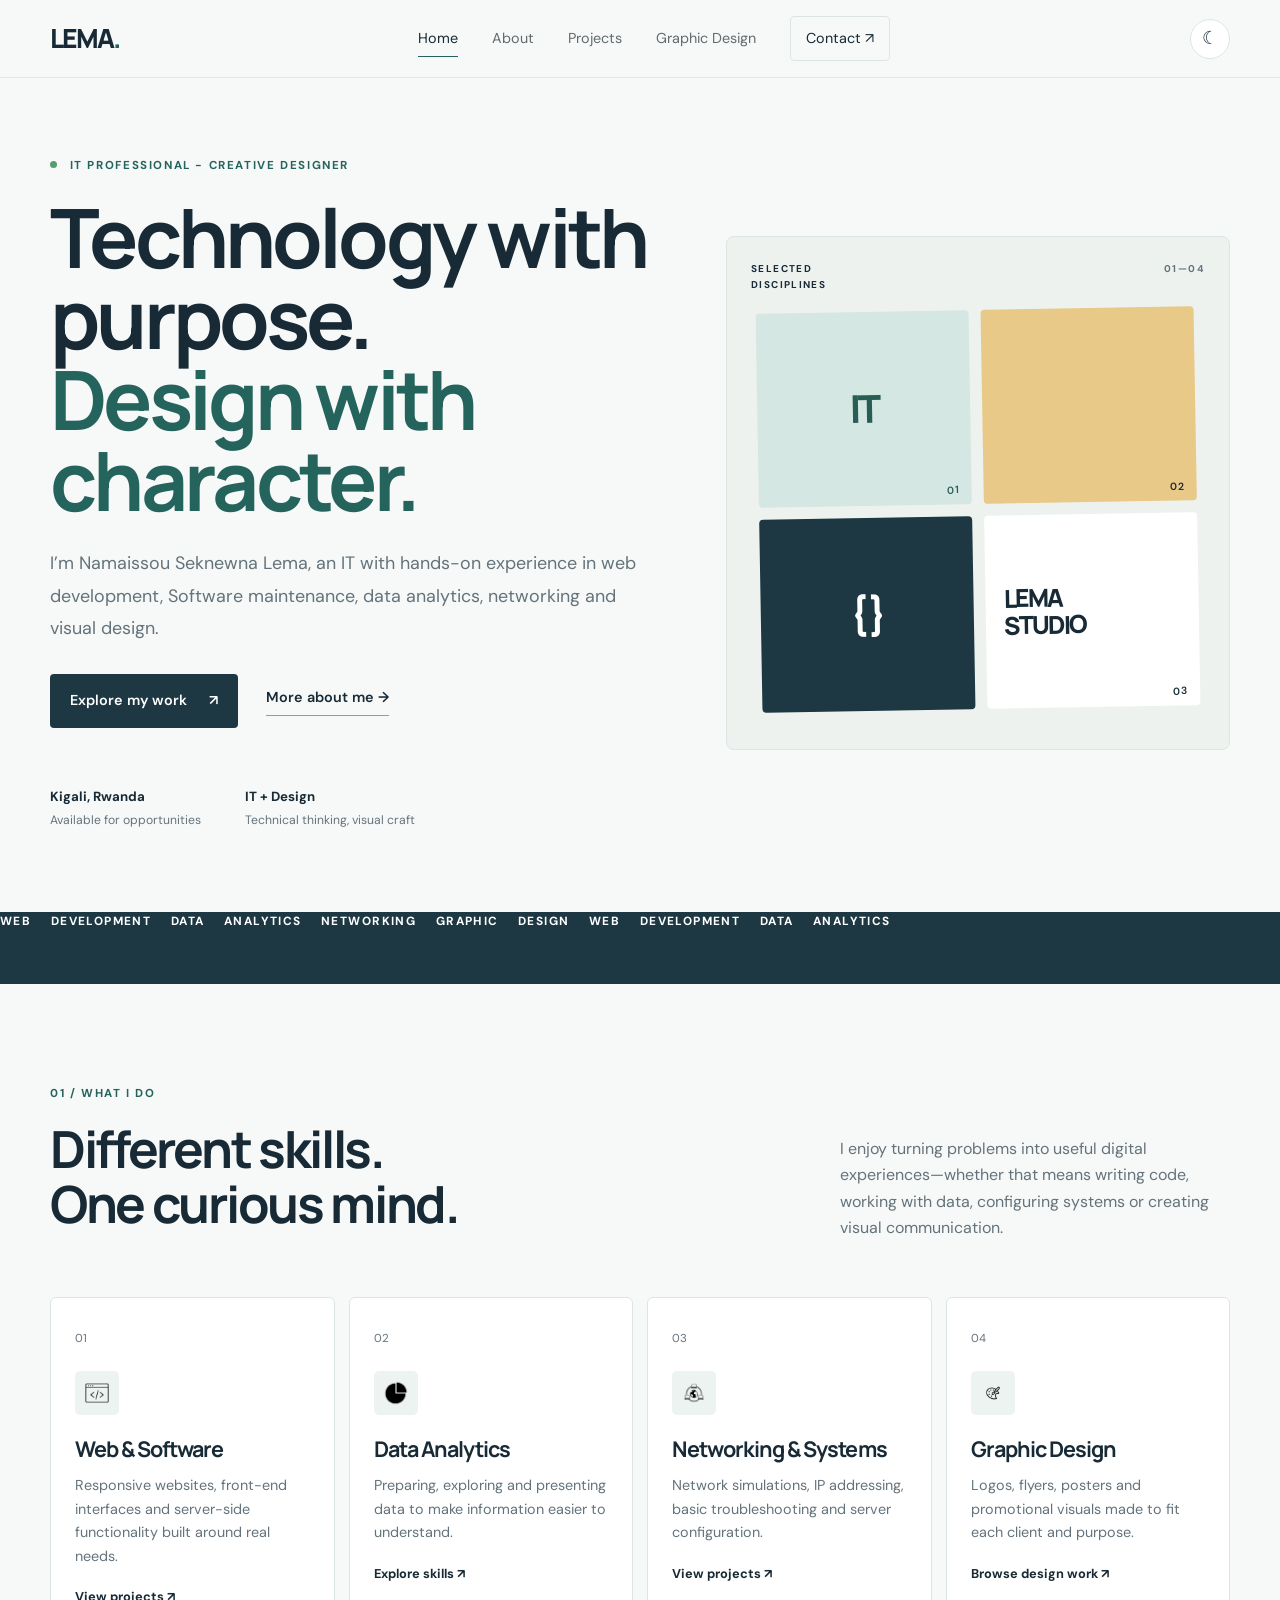
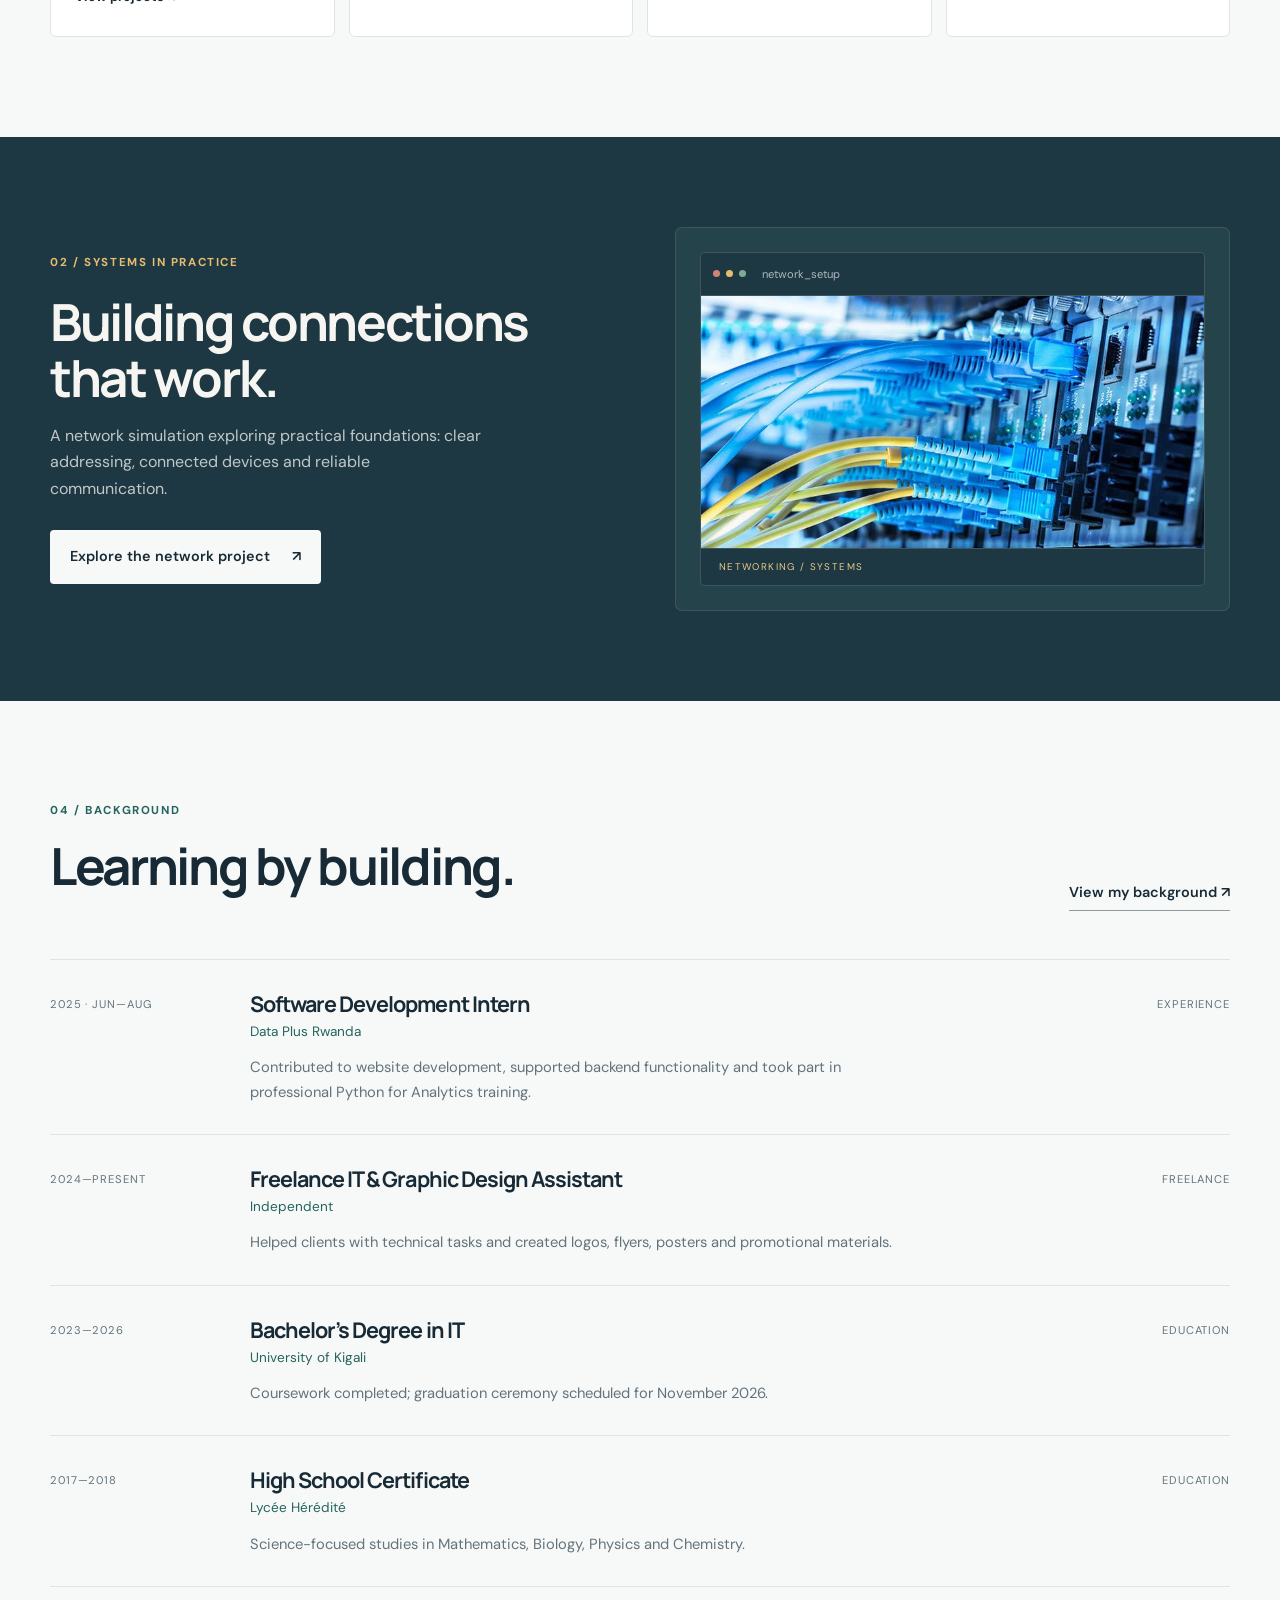
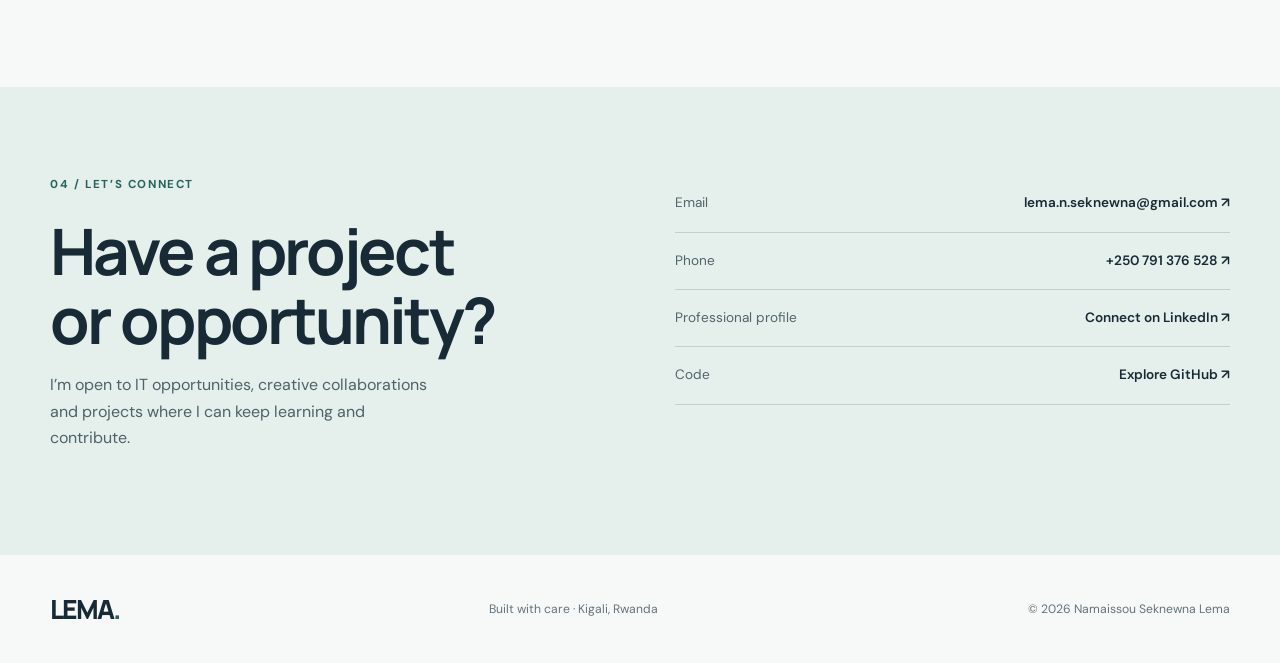
==== commit 571ab8ad: "Revise hero lede and fix HTML formatting Updated the hero lede to include 'Software maintenance' and" ====
--- a/index.html
+++ b/index.html
@@ -31,7 +31,7 @@
       <h1>Technology with purpose.<br>
         <span>Design with character.</span>
       </h1>
-      <p class="hero-lede">I’m Namaissou Seknewna Lema, an IT with hands-on experience in web development, data analytics, networking and visual design.</p>
+      <p class="hero-lede">I’m Namaissou Seknewna Lema, an IT with hands-on experience in web development, Software maintenance, data analytics, networking and visual design.</p>
       <div class="hero-actions">
         <a class="button button-dark" href="projects.html">Explore my work <span>↗</span></a>
         <a class="text-link" href="about.html">More about me <span>→</span></a>
@@ -52,7 +52,7 @@
     </div>
     <div class="art-grid">
       <div class="art-cell art-blue">IT<span>01</span></div>
-      <div class="art-cell art-yellow">✳<span>02</span></div>
+      <div class="art-cell art-yellow"><span>02</span></div>
       <div class="art-cell art-dark">{ }</div>
       <div class="art-cell art-paper">LEMA<br>STUDIO<span>03</span></div>
     </div>
